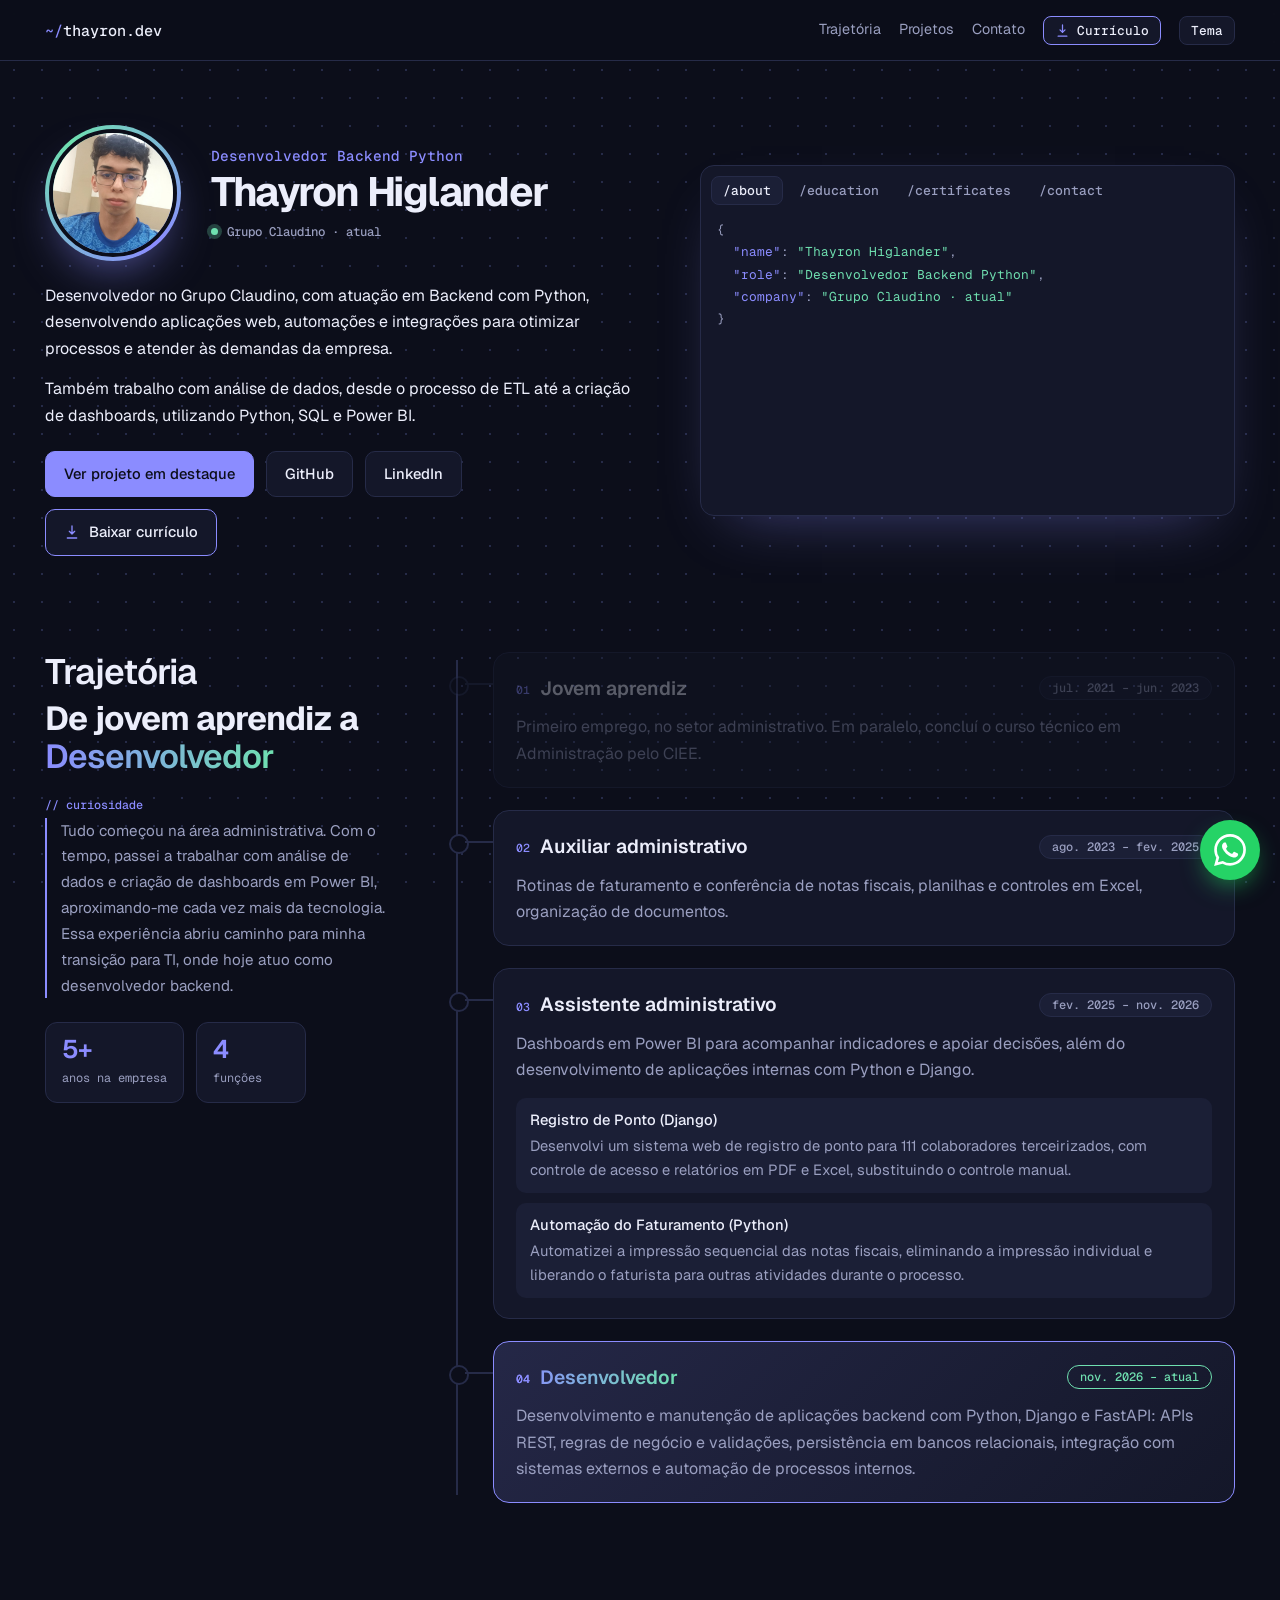
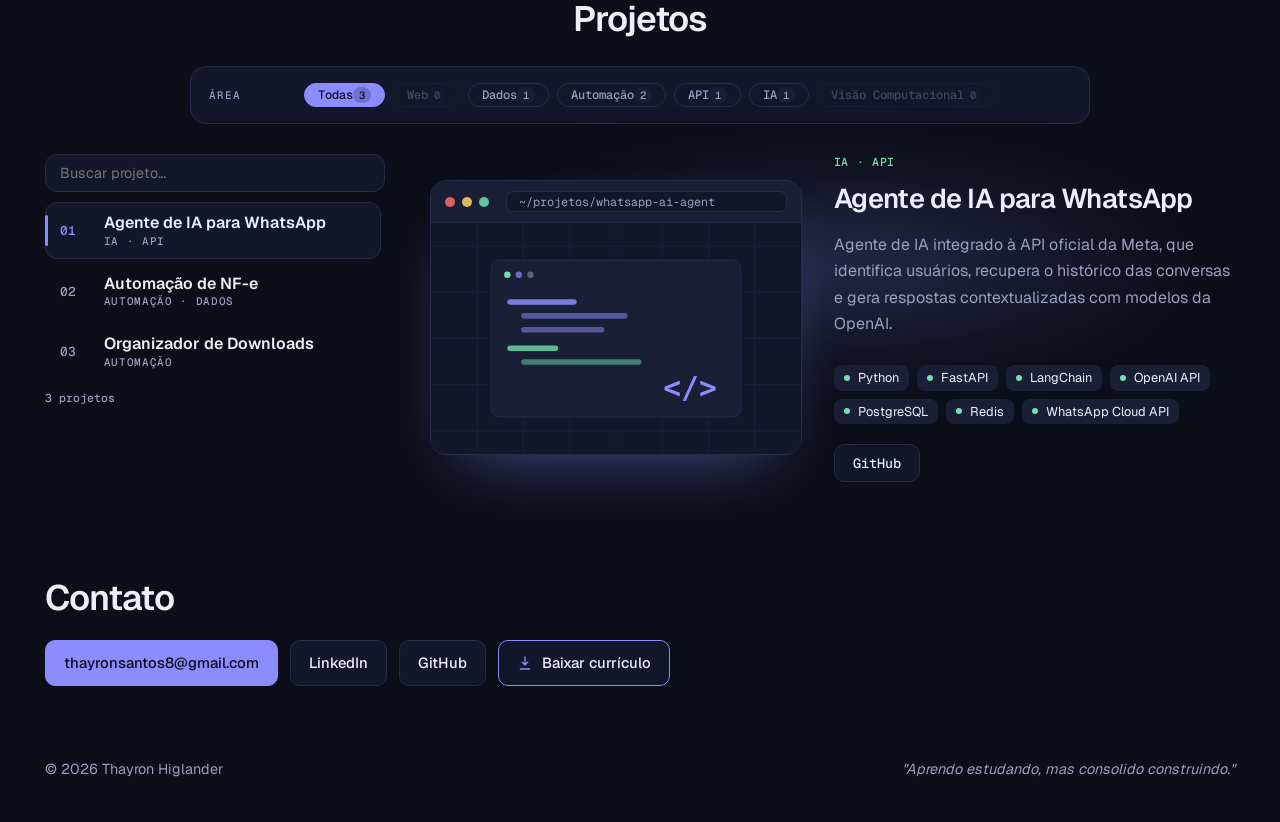
==== index.html @ f7b570cb "ajustando o sobre no portfolio" ====
<!doctype html>
<html lang="pt-BR" data-theme="dark">
  <head>
    <meta charset="utf-8" />
    <meta name="viewport" content="width=device-width, initial-scale=1" />

    <title>Thayron Higlander — Desenvolvedor Backend Python</title>

    <meta
      name="description"
      content="Desenvolvedor Backend Python: APIs REST com FastAPI, automação, integrações e IA aplicada."
    />

    <link rel="canonical" href="https://thayron.dev/" />

    <meta property="og:type" content="website" />
    <meta property="og:url" content="https://thayron.dev/" />
    <meta
      property="og:title"
      content="Thayron Higlander — Desenvolvedor Backend Python"
    />
    <meta
      property="og:description"
      content="APIs REST com FastAPI, automação, integrações e IA aplicada."
    />

    <meta name="twitter:card" content="summary" />

    <link rel="icon" href="assets/favicon.svg" type="image/svg+xml" />

    <link rel="preconnect" href="https://fonts.googleapis.com" />
    <link rel="preconnect" href="https://fonts.gstatic.com" crossorigin />

    <link
      href="https://fonts.googleapis.com/css2?family=Geist:wght@400;500;600;700&family=Geist+Mono:wght@400;500&display=swap"
      rel="stylesheet"
    />

    <script src="js/theme-init.js"></script>

    <link rel="stylesheet" href="css/base.css" />
    <link rel="stylesheet" href="css/hero.css" />
    <link rel="stylesheet" href="css/timeline.css" />
    <link rel="stylesheet" href="css/projects.css" />
    <link rel="stylesheet" href="css/filtros.css" />
    <link rel="stylesheet" href="css/whatsapp.css" />
    <link rel="stylesheet" href="css/mobile.css" />
  </head>

  <body>
    <a class="skip" href="#main">Pular para o conteúdo</a>

    <header>
      <div class="w">
        <a class="logo" href="#top"><span>~/</span>thayron.dev</a>

        <nav aria-label="Principal">
          <a href="#trajetoria">Trajetória</a>
          <a href="#projetos">Projetos</a>
          <a href="#contato">Contato</a>

          <a
            class="ib dl-nav"
            href="assets/curriculo-thayron.pdf"
            download="Curriculo-Thayron-Higlander.pdf"
            aria-label="Baixar currículo em PDF"
          >
            <svg
              viewBox="0 0 24 24"
              fill="none"
              stroke="currentColor"
              stroke-width="2"
              stroke-linecap="round"
              stroke-linejoin="round"
              aria-hidden="true"
            >
              <path d="M12 3v12m0 0 4-4m-4 4-4-4M5 21h14" />
            </svg>
            Currículo
          </a>

          <button
            class="ib"
            id="th"
            type="button"
            aria-label="Alternar tema claro e escuro"
          >
            Tema
          </button>
        </nav>
      </div>
    </header>

    <main id="main">
      <!-- HERO -->
      <section id="top" class="hero">
        <div class="w hg">
          <div>
            <div class="id">
              <figure class="avatar">
                <img
                  src="assets/perfil.png"
                  alt="Foto de Thayron Higlander"
                  width="132"
                  height="132"
                />
              </figure>

              <div>
                <p class="role">Desenvolvedor Backend Python</p>
                <h1>Thayron Higlander</h1>

                <p class="now">
                  <span aria-hidden="true"></span>
                  Grupo Claudino · atual
                </p>
              </div>
            </div>

            <p>
              Desenvolvedor no Grupo Claudino, com atuação em Backend com
              Python, desenvolvendo aplicações web, automações e integrações
              para otimizar processos e atender às demandas da empresa.
            </p>

            <p>
              Também trabalho com análise de dados, desde o processo de ETL até
              a criação de dashboards, utilizando Python, SQL e Power BI.
            </p>

            <div class="row">
              <a
                class="b pr"
                href="https://github.com/devthayron/whatsapp-ai-agent"
                target="_blank"
                rel="noopener noreferrer"
              >
                Ver projeto em destaque
              </a>

              <a
                class="b"
                href="https://github.com/devthayron"
                target="_blank"
                rel="noopener noreferrer"
              >
                GitHub
              </a>

              <a
                class="b"
                href="https://www.linkedin.com/in/thayron-higlander"
                target="_blank"
                rel="noopener noreferrer"
              >
                LinkedIn
              </a>

              <a
                class="b dl"
                href="assets/curriculo-thayron.pdf"
                download="Curriculo-Thayron-Higlander.pdf"
              >
                <svg
                  viewBox="0 0 24 24"
                  fill="none"
                  stroke="currentColor"
                  stroke-width="2"
                  stroke-linecap="round"
                  stroke-linejoin="round"
                  aria-hidden="true"
                >
                  <path d="M12 3v12m0 0 4-4m-4 4-4-4M5 21h14" />
                </svg>
                Baixar currículo
              </a>
            </div>
          </div>

          <div
            class="con"
            role="region"
            aria-label="Console interativo: sobre, formação, certificados e contato"
          >
            <div class="tabs" role="tablist" aria-label="Endpoints"></div>
            <pre id="out" tabindex="0" aria-live="polite"></pre>
          </div>
        </div>
      </section>

      <!-- TRAJETÓRIA -->
      <section id="trajetoria">
        <div class="w tj">
          <aside>
            <h2>Trajetória</h2>

            <p class="big">
              De jovem aprendiz a
              <span class="hl">Desenvolvedor</span>
            </p>

            <span class="eyebrow">// curiosidade</span>

            <p class="nota mu">
              Tudo começou na área administrativa. Com o tempo, passei a
              trabalhar com análise de dados e criação de dashboards em Power
              BI, aproximando-me cada vez mais da tecnologia. Essa experiência
              abriu caminho para minha transição para TI, onde hoje atuo como
              desenvolvedor backend.
            </p>

            <div class="stats">
              <div class="stat">
                <b id="anos-empresa">5+</b>
                <span>anos na empresa</span>
              </div>

              <div class="stat">
                <b>4</b>
                <span>funções</span>
              </div>
            </div>
          </aside>

          <div class="tlw">
            <div class="rail"><i></i></div>

            <ol class="tl">
              <li class="st">
                <div class="cd">
                  <header>
                    <h3><span class="lv">01</span>Jovem aprendiz</h3>
                    <span class="when">jul. 2021 – jun. 2023</span>
                  </header>

                  <p class="mu">
                    Primeiro emprego, no setor administrativo. Em paralelo,
                    concluí o curso técnico em Administração pelo CIEE.
                  </p>
                </div>
              </li>

              <li class="st">
                <div class="cd">
                  <header>
                    <h3><span class="lv">02</span>Auxiliar administrativo</h3>
                    <span class="when">ago. 2023 – fev. 2025</span>
                  </header>

                  <p class="mu">
                    Rotinas de faturamento e conferência de notas fiscais,
                    planilhas e controles em Excel, organização de documentos.
                  </p>
                </div>
              </li>

              <li class="st">
                <div class="cd">
                  <header>
                    <h3><span class="lv">03</span>Assistente administrativo</h3>
                    <span class="when">fev. 2025 – nov. 2026</span>
                  </header>

                  <p class="mu">
                    Dashboards em Power BI para acompanhar indicadores e apoiar
                    decisões, além do desenvolvimento de aplicações internas com
                    Python e Django.
                  </p>

                  <ul class="sub">
                    <li>
                      <b>Registro de Ponto (Django)</b>
                      Desenvolvi um sistema web de registro de ponto para 111
                      colaboradores terceirizados, com controle de acesso e
                      relatórios em PDF e Excel, substituindo o controle manual.
                    </li>

                    <li>
                      <b>Automação do Faturamento (Python)</b>
                      Automatizei a impressão sequencial das notas fiscais,
                      eliminando a impressão individual e liberando o faturista
                      para outras atividades durante o processo.
                    </li>
                  </ul>
                </div>
              </li>

              <li class="st cur">
                <div class="cd">
                  <header>
                    <h3><span class="lv">04</span>Desenvolvedor</h3>
                    <span class="when">nov. 2026 – atual</span>
                  </header>

                  <p class="mu">
                    Desenvolvimento e manutenção de aplicações backend com
                    Python, Django e FastAPI: APIs REST, regras de negócio e
                    validações, persistência em bancos relacionais, integração
                    com sistemas externos e automação de processos internos.
                  </p>
                </div>
              </li>
            </ol>
          </div>
        </div>
      </section>

      <!-- PROJETOS -->
      <section id="projetos" class="pj">
        <div class="w">
          <h2>Projetos</h2>
          <div class="fbar">
            <div
              class="flt"
              id="fa"
              data-label="Área"
              role="group"
              aria-label="Filtrar por área"
            ></div>

            <button
              class="fclear"
              id="fc"
              type="button"
              aria-label="Limpar filtros"
              title="Limpar filtros"
              hidden
            >
              <svg
                xmlns="http://www.w3.org/2000/svg"
                width="17"
                height="17"
                viewBox="0 0 24 24"
                fill="none"
                stroke="currentColor"
                stroke-width="1.8"
                stroke-linecap="round"
                stroke-linejoin="round"
              >
                <path d="M4 4h16l-6.5 7.5v6l-3 2v-8L4 4z" />
                <path d="m17 17 4 4m0-4-4 4" />
              </svg>
            </button>
          </div>

          <div class="show">
            <div class="side">
              <input
                id="q"
                class="srch"
                type="search"
                placeholder="Buscar projeto…"
                aria-label="Buscar projeto"
                autocomplete="off"
              />

              <div
                class="plist"
                id="plist"
                role="tablist"
                aria-orientation="vertical"
                aria-label="Projetos"
              ></div>

              <p class="cnt" id="cnt" aria-live="polite"></p>
            </div>

            <div class="stage" id="stage">
              <!-- PROJETO 1: WHATSAPP AI AGENT -->

              <article
                class="proj"
                data-title="Agente de IA para WhatsApp"
                data-cat="IA · API"
                data-area="IA|API"
                data-stack="Python|FastAPI|LangChain|OpenAI|PostgreSQL|Redis"
              >
                <figure class="shot">
                  <div class="bar">
                    <i></i><i></i><i></i>
                    <span>~/projetos/whatsapp-ai-agent</span>
                  </div>

                  <img
                    src="assets/projetos/whatsapp-ai-agent.png"
                    data-fallback="assets/proj-placeholder.svg"
                    alt="Prévia do projeto Agente de IA para WhatsApp"
                  />
                </figure>

                <div class="info">
                  <span class="tag">IA · API</span>

                  <h3>Agente de IA para WhatsApp</h3>

                  <p class="mu">
                    Agente de IA integrado à API oficial da Meta, que identifica
                    usuários, recupera o histórico das conversas e gera
                    respostas contextualizadas com modelos da OpenAI.
                  </p>

                  <ul class="chips">
                    <li>Python</li>
                    <li>FastAPI</li>
                    <li>LangChain</li>
                    <li>OpenAI API</li>
                    <li>PostgreSQL</li>
                    <li>Redis</li>
                    <li>WhatsApp Cloud API</li>
                  </ul>

                  <div class="lks">
                    <a
                      href="https://github.com/devthayron/whatsapp-ai-agent"
                      target="_blank"
                      rel="noopener noreferrer"
                    >
                      GitHub
                    </a>
                  </div>
                </div>
              </article>

              <!-- PROJETO 2: IMPORTAÇÃO DE NF-e -->
              <article
                class="proj"
                data-title="Automação de NF-e"
                data-cat="Automação · Dados"
                data-area="Automação|Dados"
                data-stack="Python|lxml|Pydantic|SQLAlchemy|PostgreSQL"
              >
                <figure class="shot">
                  <div class="bar">
                    <i></i><i></i><i></i>
                    <span>~/projetos/importacao-nfe</span>
                  </div>

                  <img
                    src="assets/proj-placeholder.svg"
                    alt="Prévia do projeto de automação de importação de NF-e"
                  />
                </figure>

                <div class="info">
                  <span class="tag">Automação · Dados</span>

                  <h3>Automação de NF-e</h3>

                  <p class="mu">
                    Processa XMLs de NF-e em lote, extraindo informações das
                    notas fiscais e armazenando os dados de forma estruturada no
                    PostgreSQL.
                  </p>

                  <ul class="chips">
                    <li>Python</li>
                    <li>lxml</li>
                    <li>Pydantic</li>
                    <li>SQLAlchemy</li>
                    <li>PostgreSQL</li>
                  </ul>
                  <div class="lks">
                    <a
                      href="https://github.com/devthayron/nfe-automation"
                      target="_blank"
                      rel="noopener noreferrer"
                    >
                      GitHub
                    </a>
                  </div>
                </div>
              </article>

              <!-- PROJETO 3: DOWNLOAD ORGANIZER -->
              <article
                class="proj"
                data-title="Organizador de Downloads"
                data-cat="Automação"
                data-area="Automação"
                data-stack="Python|Watchdog|pathlib|shutil|systemd"
              >
                <figure class="shot">
                  <div class="bar">
                    <i></i><i></i><i></i>
                    <span>~/projetos/download-organizer</span>
                  </div>
                  <img
                    src="assets/proj-placeholder.svg"
                    alt="Prévia do projeto Organizador de Downloads"
                  />
                </figure>

                <div class="info">
                  <span class="tag">Automação</span>

                  <h3>Organizador de Downloads</h3>

                  <p class="mu">
                    Automação em Python que organiza arquivos por extensão,
                    monitora a pasta Downloads em tempo real e inicia
                    automaticamente com o sistema operacional.
                  </p>

                  <ul class="chips">
                    <li>Python</li>
                    <li>Watchdog</li>
                    <li>pathlib</li>
                    <li>shutil</li>
                    <li>logging</li>
                    <li>systemd</li>
                  </ul>

                  <div class="lks">
                    <a
                      href="https://github.com/devthayron/download-organizer"
                      target="_blank"
                      rel="noopener noreferrer"
                    >
                      GitHub
                    </a>
                  </div>
                </div>
              </article>

              <p class="empty" id="empty" hidden>
                Nenhum projeto encontrado com esses filtros.
              </p>
            </div>
          </div>
        </div>
      </section>

      <!-- CONTATO -->
      <section id="contato">
        <div class="w">
          <h2>Contato</h2>

          <div class="row end">
            <a class="b pr" href="mailto:thayronsantos8@gmail.com">
              thayronsantos8@gmail.com
            </a>

            <a
              class="b"
              href="https://www.linkedin.com/in/thayron-higlander"
              target="_blank"
              rel="noopener noreferrer"
            >
              LinkedIn
            </a>

            <a
              class="b"
              href="https://github.com/devthayron"
              target="_blank"
              rel="noopener noreferrer"
            >
              GitHub
            </a>

            <a
              class="b dl"
              href="assets/curriculo-thayron.pdf"
              download="Curriculo-Thayron-Higlander.pdf"
            >
              <svg
                viewBox="0 0 24 24"
                fill="none"
                stroke="currentColor"
                stroke-width="2"
                stroke-linecap="round"
                stroke-linejoin="round"
                aria-hidden="true"
              >
                <path d="M12 3v12m0 0 4-4m-4 4-4-4M5 21h14" />
              </svg>
              Baixar currículo
            </a>
          </div>
        </div>
      </section>
    </main>

    <!-- FOOTER -->
    <footer>
      <div class="w">
        <span> © <span id="y"></span> Thayron Higlander </span>

        <span>
          <i>"Aprendo estudando, mas consolido construindo."</i>
        </span>
      </div>
    </footer>

    <!-- WHATSAPP FLUTUANTE -->
    <a
      class="wa"
      href="https://wa.me/5599988040698?text=Ol%C3%A1%20Thayron%2C%20vi%20seu%20portf%C3%B3lio%20e%20gostaria%20de%20conversar."
      target="_blank"
      rel="noopener noreferrer"
      aria-label="Conversar no WhatsApp"
    >
      <svg viewBox="0 0 24 24" aria-hidden="true">
        <path
          d="M17.472 14.382c-.297-.149-1.758-.867-2.03-.967-.273-.099-.471-.148-.67.15-.197.297-.767.966-.94 1.164-.173.199-.347.223-.644.075-.297-.15-1.255-.463-2.39-1.475-.883-.788-1.48-1.761-1.653-2.059-.173-.297-.018-.458.13-.606.134-.133.298-.347.446-.52.149-.174.198-.298.298-.497.099-.198.05-.371-.025-.52-.075-.149-.669-1.612-.916-2.207-.242-.579-.487-.5-.669-.51-.173-.008-.371-.01-.57-.01-.198 0-.52.074-.792.372-.272.297-1.04 1.016-1.04 2.479 0 1.462 1.065 2.875 1.213 3.074.149.198 2.096 3.2 5.077 4.487.709.306 1.262.489 1.694.625.712.227 1.36.195 1.871.118.571-.085 1.758-.719 2.006-1.413.248-.694.248-1.289.173-1.413-.074-.124-.272-.198-.57-.347m-5.421 7.403h-.004a9.87 9.87 0 01-5.031-1.378l-.361-.214-3.741.982.998-3.648-.235-.374a9.86 9.86 0 01-1.51-5.26c.001-5.45 4.436-9.884 9.888-9.884 2.64 0 5.122 1.03 6.988 2.898a9.825 9.825 0 012.893 6.994c-.003 5.45-4.437 9.884-9.885 9.884m8.413-18.297A11.815 11.815 0 0012.05 0C5.495 0 .16 5.335.157 11.892c0 2.096.547 4.142 1.588 5.945L.057 24l6.305-1.654a11.882 11.882 0 005.683 1.448h.005c6.554 0 11.89-5.335 11.893-11.893a11.821 11.821 0 00-3.48-8.413Z"
        />
      </svg>

      <span>WhatsApp</span>
    </a>

    <!-- SCRIPTS -->
    <script src="js/utils.js"></script>
    <script src="js/console.js"></script>
    <script src="js/theme.js"></script>
    <script src="js/projects.js"></script>
    <script src="js/timeline.js"></script>
  </body>
</html>
---- css/base.css ----
:root {
  --bg: #0c0e1a;
  --sf: #141729;
  --sf2: #1b1f36;
  --tx: #eceefb;
  --mu: #9a9fc0;
  --ln: #262b48;
  --ac: #8b8cff;
  --ok: #6fe0b0;
  --sans: "Geist", system-ui, sans-serif;
  --mono: "Geist Mono", ui-monospace, monospace;
  color-scheme: dark;
}
:root[data-theme="light"] {
  --bg: #f5f5fa;
  --sf: #fff;
  --sf2: #ecedf6;
  --tx: #14162b;
  --mu: #585d80;
  --ln: #d8dae9;
  --ac: #4a4bd6;
  --ok: #0b7a52;
  color-scheme: light;
}
* {
  box-sizing: border-box;
}
html {
  scroll-behavior: smooth;
  scroll-padding-top: 76px;
}
body {
  margin: 0;
  background: var(--bg);
  color: var(--tx);
  font: 400 1rem/1.65 var(--sans);
  -webkit-font-smoothing: antialiased;
  background-image: radial-gradient(var(--ln) 1px, transparent 1px);
  background-size: 28px 28px;
  background-attachment: fixed;
}
a {
  color: inherit;
}
:focus-visible {
  outline: 2px solid var(--ac);
  outline-offset: 3px;
  border-radius: 6px;
}
.skip {
  position: absolute;
  left: -999px;
  top: 8px;
  background: var(--ac);
  color: var(--bg);
  padding: 8px 12px;
  z-index: 99;
  border-radius: 6px;
}
.skip:focus {
  left: 8px;
}
.w {
  width: min(1320px, 100% - clamp(32px, 7vw, 120px));
  margin: 0 auto;
}
header {
  position: sticky;
  top: 0;
  z-index: 5;
  background: color-mix(in srgb, var(--bg) 88%, transparent);
  backdrop-filter: blur(8px);
  border-bottom: 1px solid var(--ln);
}
header .w {
  display: flex;
  align-items: center;
  justify-content: space-between;
  height: 60px;
  gap: 12px;
}
.logo {
  font: 500 0.95rem var(--mono);
  text-decoration: none;
}
.logo span {
  color: var(--ac);
}
nav {
  display: flex;
  gap: 18px;
  align-items: center;
  font-size: 0.9rem;
  color: var(--mu);
}
nav a {
  text-decoration: none;
}
nav a:hover {
  color: var(--tx);
}
.ib {
  background: var(--sf);
  border: 1px solid var(--ln);
  color: var(--tx);
  border-radius: 8px;
  padding: 5px 11px;
  font: 500 0.8rem var(--mono);
  cursor: pointer;
  transition: border-color 0.15s;
}
.ib:hover {
  border-color: var(--ac);
}
@media (max-width: 640px) {
  nav a:not(.ib) {
    display: none;
  }
}
h1 {
  font: 700 clamp(2.4rem, 6vw, 4.4rem)/1.02 var(--sans);
  letter-spacing: -0.035em;
  margin: 0 0 16px;
}
h2 {
  font: 600 clamp(1.5rem, 3vw, 2.2rem)/1.15 var(--sans);
  letter-spacing: -0.025em;
  margin: 0 0 8px;
}
h3 {
  margin: 0 0 12px;
  font-size: 0.95rem;
  font-weight: 500;
  color: var(--mu);
}
p {
  margin: 0 0 14px;
  max-width: 68ch;
}
.mu {
  color: var(--mu);
}
.row {
  display: flex;
  flex-wrap: wrap;
  gap: 12px;
  align-items: center;
  margin: 22px 0 36px;
}
.row.end {
  margin-bottom: 0;
}
.b {
  display: inline-block;
  padding: 10px 18px;
  border-radius: 10px;
  border: 1px solid var(--ln);
  background: var(--sf);
  text-decoration: none;
  font-weight: 500;
  font-size: 0.92rem;
  transition:
    transform 0.15s,
    border-color 0.15s;
}
.b.pr {
  background: var(--ac);
  color: #0c0e1a;
  border-color: var(--ac);
}
.b:hover {
  transform: translateY(-1px);
  border-color: var(--ac);
}
section {
  padding: 96px 0 0;
}
.chips {
  list-style: none;
  margin: 0;
  padding: 0;
  display: flex;
  flex-wrap: wrap;
  gap: 8px;
}
.chips li {
  background: var(--sf2);
  border-radius: 8px;
  padding: 3px 11px;
  font-size: 0.88rem;
  display: flex;
  align-items: center;
  gap: 8px;
}
.chips li::before {
  content: "";
  width: 6px;
  height: 6px;
  border-radius: 50%;
  background: var(--ok);
}
[hidden] {
  display: none !important;
}
footer {
  padding: 72px 0 40px;
  color: var(--mu);
  font-size: 0.9rem;
}
footer .w {
  display: flex;
  flex-wrap: wrap;
  gap: 12px 28px;
  justify-content: space-between;
}
::view-transition-old(root),
::view-transition-new(root) {
  animation: none;
  mix-blend-mode: normal;
}
::view-transition-new(root) {
  animation: rv 0.55s ease-out;
}
@keyframes rv {
  from {
    clip-path: circle(0 at var(--x, 50%) var(--y, 0));
  }
  to {
    clip-path: circle(150% at var(--x, 50%) var(--y, 0));
  }
}
@media (prefers-reduced-motion: reduce) {
  html {
    scroll-behavior: auto;
  }
  * {
    transition: none !important;
  }
  ::view-transition-new(root) {
    animation: none;
  }
}
---- css/hero.css ----
.hero {
  padding-top: 64px;
}
.role {
  font: 500 0.9rem var(--mono);
  color: var(--ac);
  margin-bottom: 14px;
}
.con {
  background: var(--sf);
  border: 1px solid var(--ln);
  border-radius: 14px;
  overflow: hidden;
  box-shadow: 0 24px 60px -30px color-mix(in srgb, var(--ac) 45%, transparent);
}
.tabs {
  display: flex;
  gap: 4px;
  padding: 10px 10px 0;
  overflow-x: auto;
}
.tabs button {
  flex: none;
  background: none;
  border: 1px solid transparent;
  border-radius: 8px;
  color: var(--mu);
  font: 500 0.82rem var(--mono);
  padding: 5px 11px;
  cursor: pointer;
}
.tabs button:hover {
  color: var(--tx);
}
.tabs button[aria-selected="true"] {
  background: var(--sf2);
  color: var(--tx);
  border-color: var(--ln);
}
pre {
  margin: 0;
  padding: 16px 18px 22px;
  font: 400 0.84rem/1.75 var(--mono);
  min-height: 400px;
  white-space: pre-wrap;
  word-break: break-word;
  color: var(--mu);
}
pre a {
  color: var(--ac);
  text-underline-offset: 3px;
}
.k {
  color: var(--ac);
}
.s {
  color: var(--ok);
}
.hg {
  display: grid;
  grid-template-columns: 1.05fr 0.95fr;
  gap: clamp(32px, 5vw, 72px);
  align-items: center;
}
@media (max-width: 900px) {
  .hg {
    grid-template-columns: 1fr;
    gap: 32px;
  }
}
.hero .row {
  margin-bottom: 0;
}
.hero pre {
  height: 310px;
  min-height: 0;
  overflow: auto;
  overscroll-behavior: contain;
  scrollbar-width: thin;
  scrollbar-color: var(--ln) transparent;
  font-size: 0.8rem;
  padding: 14px 16px 18px;
}

.id {
  display: flex;
  align-items: center;
  gap: clamp(18px, 3vw, 30px);
  margin-bottom: 22px;
}
.id > div {
  flex: 1;
  min-width: 0;
  container-type: inline-size;
}
.id .role {
  margin: 0 0 6px;
}
.id h1 {
  margin: 0;
  white-space: nowrap;
  font-size: clamp(1.6rem, 4vw, 3.2rem);
  font-size: min(3.4rem, 9.6cqi);
}
.now {
  margin: 10px 0 0;
  display: flex;
  align-items: center;
  gap: 9px;
  font: 500 0.78rem var(--mono);
  color: var(--mu);
}
.now span {
  width: 7px;
  height: 7px;
  border-radius: 50%;
  background: var(--ok);
  box-shadow: 0 0 0 4px color-mix(in srgb, var(--ok) 25%, transparent);
}
.avatar {
  position: relative;
  flex: none;
  margin: 0;
  width: clamp(96px, 11vw, 136px);
  aspect-ratio: 1;
  padding: 4px;
  border-radius: 50%;
  background: conic-gradient(from 140deg, var(--ac), var(--ok), var(--ac));
  box-shadow: 0 22px 50px -22px color-mix(in srgb, var(--ac) 75%, transparent);
}
.avatar img {
  display: block;
  width: 100%;
  height: 100%;
  object-fit: cover;
  border-radius: 50%;
  border: 4px solid var(--bg);
  background: var(--sf);
}
---- css/timeline.css ----
.tj {
  display: grid;
  grid-template-columns: minmax(240px, 340px) 1fr;
  gap: clamp(32px, 5vw, 80px);
  align-items: start;
}
.tj aside {
  position: sticky;
  top: 96px;
}
.stats {
  display: flex;
  gap: 12px;
  margin-top: 24px;
  flex-wrap: wrap;
}
.stat {
  background: var(--sf);
  border: 1px solid var(--ln);
  border-radius: 12px;
  padding: 12px 16px;
  min-width: 110px;
}
.stat b {
  display: block;
  font: 600 1.6rem/1.1 var(--sans);
  letter-spacing: -0.03em;
  color: var(--ac);
}
.stat span {
  font: 400 0.75rem var(--mono);
  color: var(--mu);
}
.hl {
  font-weight: 600;
  background: linear-gradient(90deg, var(--ac), var(--ok));
  -webkit-background-clip: text;
  background-clip: text;
  color: transparent;
}
.lv {
  font: 500 0.72rem var(--mono);
  color: var(--ac);
  margin-right: 10px;
  vertical-align: middle;
}
@media (max-width: 900px) {
  .tj {
    grid-template-columns: 1fr;
  }
  .tj aside {
    position: static;
  }
}
.tlw {
  position: relative;
}
.rail {
  position: absolute;
  left: 7px;
  top: 8px;
  bottom: 8px;
  width: 2px;
  background: var(--ln);
}
.rail i {
  display: block;
  width: 100%;
  height: calc(var(--p, 1) * 100%);
  background: linear-gradient(var(--ac), var(--ok));
}
.tl {
  list-style: none;
  margin: 0;
  padding: 0;
}
.st {
  position: relative;
  padding: 0 0 22px 44px;
}
.st:last-child {
  padding-bottom: 0;
}
.st::before {
  content: "";
  position: absolute;
  left: 0;
  top: 24px;
  width: 16px;
  height: 16px;
  border-radius: 50%;
  background: var(--bg);
  border: 2px solid var(--ln);
  transition:
    background 0.3s,
    border-color 0.3s;
}
.st::after {
  content: "";
  position: absolute;
  left: 16px;
  top: 31px;
  width: 28px;
  height: 2px;
  background: var(--ln);
}
.cd {
  background: var(--sf);
  border: 1px solid var(--ln);
  border-radius: 16px;
  padding: 20px 22px;
  transition:
    border-color 0.25s,
    transform 0.25s,
    box-shadow 0.25s;
}
.cd:hover {
  border-color: var(--ac);
  transform: translateY(-2px);
  box-shadow: 0 18px 40px -26px color-mix(in srgb, var(--ac) 60%, transparent);
}
.cd header {
  all: unset;
  display: flex;
  flex-wrap: wrap;
  gap: 8px 12px;
  align-items: center;
  justify-content: space-between;
  margin-bottom: 10px;
}
.cd h3 {
  color: var(--tx);
  font-size: 1.2rem;
  font-weight: 600;
  margin: 0;
}
.when {
  font: 500 0.75rem var(--mono);
  color: var(--mu);
  background: var(--sf2);
  border: 1px solid var(--ln);
  border-radius: 999px;
  padding: 3px 12px;
  white-space: nowrap;
}
.cd p {
  margin: 0;
  max-width: none;
}
.sub {
  margin: 14px 0 0;
  padding: 0;
  list-style: none;
  display: grid;
  gap: 10px;
}
.sub li {
  background: var(--sf2);
  border-radius: 10px;
  padding: 10px 14px;
  color: var(--mu);
  font-size: 0.92rem;
}
.sub b {
  display: block;
  color: var(--tx);
  font-weight: 500;
  margin-bottom: 2px;
}
.st.cur .cd {
  border-color: var(--ac);
  background: linear-gradient(
    135deg,
    color-mix(in srgb, var(--ac) 14%, var(--sf)),
    var(--sf)
  );
}
.st.cur .when {
  color: var(--ok);
  border-color: var(--ok);
  background: none;
}
.js .st {
  opacity: 0.35;
  transition: opacity 0.4s;
}
.js .st.on {
  opacity: 1;
}
.st.on::before {
  border-color: var(--ac);
  background: var(--ac);
}
.st.on::after {
  background: var(--ac);
}
.st.cur.on::before {
  box-shadow: 0 0 0 5px color-mix(in srgb, var(--ac) 25%, transparent);
}
.big {
  margin: 0 0 6px;
  max-width: none;
  font: 700 clamp(1.5rem, 2.6vw, 2.1rem)/1.15 var(--sans);
  letter-spacing: -0.03em;
}
.eyebrow {
  display: block;
  margin: 20px 0 6px;
  font: 500 0.74rem var(--mono);
  color: var(--ac);
}
.st.cur .cd h3 {
  background: linear-gradient(90deg, var(--ac), var(--ok));
  -webkit-background-clip: text;
  background-clip: text;
  color: transparent;
}
.nota {
  margin: 0;
  max-width: 44ch;
  padding-left: 14px;
  border-left: 2px solid var(--ac);
  font-size: 0.95rem;
  line-height: 1.7;
}
---- css/projects.css ----
.pj {
  text-align: center;
}

.pj p {
  margin-inline: auto;
}

.flt {
  display: flex;
  flex-wrap: wrap;
  gap: 6px;
  justify-content: center;
  align-items: center;
  margin: 20px auto 0;
}

.flt + .flt {
  margin-top: 10px;
}

.flt::before {
  content: attr(data-label);
  margin-right: 6px;
  font: 500 0.68rem var(--mono);
  text-transform: uppercase;
  letter-spacing: 0.1em;
  color: var(--mu);
  min-width: 44px;
  text-align: right;
}

.flt button {
  background: var(--sf);
  border: 1px solid var(--ln);
  color: var(--mu);
  border-radius: 999px;
  padding: 3px 13px;
  font: 500 0.76rem var(--mono);
  cursor: pointer;
  transition:
    border-color 0.15s,
    color 0.15s;
}

.flt button:hover {
  color: var(--tx);
  border-color: var(--ac);
}

.flt button[aria-pressed="true"] {
  background: var(--ac);
  border-color: var(--ac);
  color: #0c0e1a;
}

.show {
  display: grid;
  grid-template-columns: minmax(250px, 340px) minmax(0, 1fr);
  gap: clamp(20px, 3.5vw, 52px);
  margin-top: 30px;
  text-align: left;
  align-items: start;
}

.show p {
  margin-inline: 0;
}

.side {
  display: grid;
  gap: 10px;
  min-width: 0;
}

.srch {
  width: 100%;
  background: var(--sf);
  border: 1px solid var(--ln);
  border-radius: 12px;
  color: var(--tx);
  font: 400 0.9rem var(--sans);
  padding: 9px 14px;
  outline: 0;
  transition: border-color 0.15s;
}

.srch:focus {
  border-color: var(--ac);
}

.cnt {
  margin: 0;
  max-width: none;
  font: 500 0.72rem var(--mono);
  color: var(--mu);
}

.plist {
  position: relative;
  display: grid;
  gap: 4px;
  counter-reset: n;
  max-height: clamp(260px, 44vh, 380px);
  overflow-y: auto;
  overscroll-behavior: contain;
  padding-right: 4px;
  scrollbar-width: thin;
  scrollbar-color: var(--ln) transparent;
}

.pt {
  position: relative;
  display: grid;
  grid-template-columns: 34px 1fr;
  column-gap: 10px;
  align-items: center;
  width: 100%;
  text-align: left;
  background: none;
  border: 1px solid transparent;
  border-radius: 12px;
  padding: 10px 14px;
  color: var(--mu);
  font: inherit;
  cursor: pointer;
  transition:
    background 0.2s,
    border-color 0.2s;
}

.pt:not([hidden]) {
  counter-increment: n;
}

.pt .n {
  grid-row: span 2;
  font: 500 0.8rem var(--mono);
}

.pt .n::before {
  content: counter(n, decimal-leading-zero);
}

.pt b {
  font-weight: 600;
  font-size: 1rem;
  color: var(--tx);
  line-height: 1.3;
}

.pt small {
  font: 500 0.68rem var(--mono);
  text-transform: uppercase;
  letter-spacing: 0.06em;
}

.pt:hover {
  background: var(--sf);
}

.pt[aria-selected="true"] {
  background: var(--sf);
  border-color: var(--ln);
}

.pt[aria-selected="true"] .n {
  color: var(--ac);
}

.pt[aria-selected="true"]::before {
  content: "";
  position: absolute;
  left: -1px;
  top: 12px;
  bottom: 12px;
  width: 3px;
  border-radius: 3px;
  background: var(--ac);
}

.stage {
  position: relative;
  min-width: 0;
  container-type: inline-size;
}

.stage::before {
  content: "";
  position: absolute;
  inset: 6% 4% auto;
  height: 55%;
  background: radial-gradient(
    closest-side,
    color-mix(in srgb, var(--ac) 30%, transparent),
    transparent
  );
  filter: blur(46px);
  pointer-events: none;
}

.proj {
  position: relative;
  height: auto;
  min-height: 0;
  animation: swap 0.35s ease-out;
}

@keyframes swap {
  from {
    opacity: 0;
    transform: translateY(10px);
  }

  to {
    opacity: 1;
    transform: none;
  }
}

@media (prefers-reduced-motion: reduce) {
  .proj {
    animation: none;
  }
}

.shot {
  max-width: 540px;
  margin: 0;
  border: 1px solid var(--ln);
  border-radius: 16px;
  overflow: hidden;
  background: var(--sf);
  box-shadow: 0 30px 70px -34px color-mix(in srgb, var(--ac) 55%, transparent);
}

.bar {
  display: flex;
  align-items: center;
  gap: 7px;
  padding: 10px 14px;
  background: var(--sf2);
  border-bottom: 1px solid var(--ln);
}

.bar i {
  width: 10px;
  height: 10px;
  border-radius: 50%;
  background: #ff6b6b;
  opacity: 0.85;
}

.bar i:nth-child(2) {
  background: #ffd166;
}

.bar i:nth-child(3) {
  background: var(--ok);
}

.bar span {
  flex: 1;
  min-width: 0;
  margin-left: 10px;
  padding: 2px 12px;
  overflow: hidden;
  text-overflow: ellipsis;
  white-space: nowrap;
  font: 400 0.74rem var(--mono);
  color: var(--mu);
  background: var(--sf);
  border: 1px solid var(--ln);
  border-radius: 7px;
}

.shot img {
  display: block;
  width: 100%;
  aspect-ratio: 16/10;
  object-fit: cover;
  background: var(--sf);
}

.info {
  height: auto;
  min-height: 0;
  padding: 24px 2px 0;
}

.info .tag {
  display: block;
  margin-bottom: 8px;
  font: 500 0.72rem var(--mono);
  color: var(--ok);
  text-transform: uppercase;
  letter-spacing: 0.06em;
}

.info h3 {
  margin: 0 0 10px;
  font-size: clamp(1.3rem, 2.4vw, 1.7rem);
  font-weight: 600;
  letter-spacing: -0.02em;
  color: var(--tx);
}

.info p {
  max-width: 62ch;
}

.info .chips {
  display: flex;
  flex-wrap: wrap;
  align-items: flex-start;
  align-content: flex-start;
  gap: 8px;
  width: 100%;
  height: auto;
  max-height: none;
  overflow: visible;
  margin-top: 14px;
}

.info .chips li {
  flex: 0 0 auto;
  white-space: nowrap;
  font-size: 0.8rem;
  padding: 2px 10px;
}

.lks {
  display: flex;
  flex-wrap: wrap;
  gap: 10px;
  margin-top: 20px;
}

.lks a {
  padding: 9px 18px;
  border-radius: 10px;
  border: 1px solid var(--ln);
  background: var(--sf);
  text-decoration: none;
  font: 500 0.84rem var(--mono);
  transition:
    transform 0.15s,
    border-color 0.15s;
}

.lks a:hover {
  transform: translateY(-1px);
  border-color: var(--ac);
}

/* Layout em duas colunas */
@container (min-width: 640px) {
  .proj {
    display: grid;
    grid-template-columns: minmax(0, 0.92fr) minmax(0, 1fr);
    gap: 30px;
    align-items: stretch;
    height: auto;
    min-height: 0;
  }

  .shot {
    max-width: none;
    align-self: center;
  }

  .info {
    display: flex;
    flex-direction: column;
    justify-content: flex-start;
    min-width: 0;
    height: auto;
    padding-top: 0;
  }

  .info .chips {
    flex-wrap: wrap;
    flex: 0 0 auto;
  }

  .lks {
    margin-top: 20px;
  }
}

.empty {
  margin: 0;
  padding: 60px 0;
  max-width: none;
  text-align: center;
  color: var(--mu);
}

@media (max-width: 900px) {
  .show {
    grid-template-columns: 1fr;
    margin-top: 26px;
  }

  .plist {
    display: flex;
    gap: 8px;
    overflow-x: auto;
    overflow-y: hidden;
    max-height: none;
    padding: 0 0 6px;
    scrollbar-width: none;
  }

  .plist::-webkit-scrollbar {
    display: none;
  }

  .pt {
    flex: none;
    width: auto;
    min-width: 210px;
    border-color: var(--ln);
    background: var(--sf);
  }

  .pt[aria-selected="true"]::before {
    display: none;
  }

  .pt[aria-selected="true"] {
    border-color: var(--ac);
  }
}
---- css/filtros.css ----
/* Bloco de filtros */
.fbar {
  position: relative;
  display: grid;
  gap: 12px;
  max-width: 900px;
  margin: 26px auto 0;
  padding: 16px 18px;
  padding-right: 58px;
  background: var(--sf);
  border: 1px solid var(--ln);
  border-radius: 16px;
  text-align: left;
}

.fbar .flt {
  position: relative;
  margin: 0;
  justify-content: center;
  flex-wrap: wrap;
  gap: 8px;
  padding-left: 60px;
  padding-right: 0;
}

.fbar .flt + .flt {
  margin-top: 0;
}

.fbar .flt::before {
  position: absolute;
  left: 0;
  top: 50%;
  transform: translateY(-50%);
  min-width: 0;
  text-align: left;
  margin: 0;
}

.fbar .flt button[aria-pressed="true"] {
  background: var(--ac);
  border-color: var(--ac);
  color: #0c0e1a;
}

.fbar .flt button em {
  font: 500 0.66rem var(--mono);
  font-style: normal;
  min-width: 20px;
  padding: 1px 6px;
  border-radius: 999px;
  background: var(--sf2);
  color: var(--mu);
  text-align: center;
}

.fbar .flt button[aria-pressed="true"] em {
  background: rgba(12, 14, 26, 0.22);
  color: #0c0e1a;
}

.fbar .flt button:disabled {
  opacity: 0.35;
  cursor: not-allowed;
}

.fbar .flt button:disabled:hover {
  color: var(--mu);
  border-color: var(--ln);
}

.fclear {
  position: absolute;
  top: 14px;
  right: 14px;
  display: inline-flex;
  align-items: center;
  justify-content: center;
  width: 32px;
  height: 32px;
  padding: 0;
  background: var(--bg);
  border: 1px solid var(--ln);
  border-radius: 9px;
  color: var(--mu);
  font-size: 15px;
  cursor: pointer;
  transition: all 0.2s ease;
}

.fclear:hover {
  color: var(--ac);
  border-color: var(--ac);
  background: var(--sf2);
}

.fclear[hidden] {
  display: none;
}

@media (max-width: 640px) {
  .fbar {
    padding: 14px;
    padding-right: 52px;
    margin-top: 20px;
  }

  .fbar .flt {
    justify-content: flex-start !important;
    text-align: left;
    margin-left: 0;
    padding-left: 0;
    flex-wrap: nowrap;
    overflow-x: auto;
    scrollbar-width: none;
  }

  .fbar .flt::before {
    display: none;
  }

  .fbar .flt button {
    flex: none;
  }

  .fbar .flt::-webkit-scrollbar {
    display: none;
  }

  .fclear {
    top: 12px;
    right: 10px;
  }
}
---- css/whatsapp.css ----
.wa {
  position: fixed;
  right: max(20px, env(safe-area-inset-right));
  bottom: max(20px, env(safe-area-inset-bottom));
  z-index: 20;
  display: grid;
  place-items: center;
  width: 60px;
  height: 60px;
  border-radius: 50%;
  background: #25d366;
  color: #fff;
  text-decoration: none;
  box-shadow:
    0 10px 26px -8px rgba(37, 211, 102, 0.75),
    0 2px 6px rgba(0, 0, 0, 0.25);
  transition:
    transform 0.2s,
    box-shadow 0.2s;
}
.wa:hover {
  transform: translateY(-3px) scale(1.05);
  box-shadow:
    0 16px 32px -8px rgba(37, 211, 102, 0.9),
    0 2px 6px rgba(0, 0, 0, 0.25);
}
.wa svg {
  display: block;
  width: 32px;
  height: 32px;
  fill: currentColor;
}
.wa span {
  position: absolute;
  right: calc(100% + 12px);
  top: 50%;
  transform: translate(6px, -50%);
  padding: 6px 12px;
  border-radius: 8px;
  background: var(--sf2);
  color: var(--tx);
  border: 1px solid var(--ln);
  font: 500 0.8rem var(--mono);
  white-space: nowrap;
  opacity: 0;
  pointer-events: none;
  transition:
    opacity 0.2s,
    transform 0.2s;
}
.wa:hover span,
.wa:focus-visible span {
  opacity: 1;
  transform: translate(0, -50%);
}
@media (max-width: 640px) {
  .wa {
    width: 56px;
    height: 56px;
  }
  .wa span {
    display: none;
  }
}
@media print {
  .wa {
    display: none;
  }
}

a.ib {
  display: inline-flex;
  align-items: center;
  gap: 7px;
  text-decoration: none;
}
.dl-nav {
  border-color: var(--ac);
}
.dl-nav svg {
  width: 15px;
  height: 15px;
  color: var(--ac);
  transition: transform 0.2s;
}
.dl-nav:hover svg {
  transform: translateY(2px);
}

.b.dl {
  display: inline-flex;
  align-items: center;
  gap: 9px;
  border-color: var(--ac);
}
.b.dl svg {
  width: 16px;
  height: 16px;
  color: var(--ac);
  transition: transform 0.2s;
}
.b.dl:hover svg {
  transform: translateY(2px);
}
---- css/mobile.css ----
/* =====================================================
   RESPONSIVIDADE — TABLET E CELULAR
   Carregar por último, depois de whatsapp.css
   ===================================================== */

html {
  -webkit-text-size-adjust: 100%;
  text-size-adjust: 100%;
  scroll-padding-top: 68px;
}

/* Evita rolagem horizontal indesejada */
body {
  overflow-x: hidden;
}

/* Elementos não ultrapassam seus containers */
img,
pre,
.cd,
.info {
  max-width: 100%;
  box-sizing: border-box;
}

/* Telas de toque: evita hover preso após o toque */
@media (hover: none) {
  .b:hover,
  .lks a:hover,
  .cd:hover,
  .wa:hover {
    transform: none;
  }
}

/* =====================================================
   TABLETS E DISPOSITIVOS MENORES
   ===================================================== */

@media (max-width: 900px) {
  body {
    background-attachment: scroll;
  }

  section {
    padding-top: 72px;
  }

  .stage::before {
    filter: blur(30px);
  }
}

/* =====================================================
   CELULARES
   ===================================================== */

@media (max-width: 640px) {
  /* Estrutura geral */
  html {
    scroll-padding-top: 68px;
  }

  body {
    overflow-x: hidden;
  }

  section {
    padding-top: 64px;
  }

  .big {
    font-size: 1.35rem;
  }
  #trajetoria aside .big {
    text-align: center;
  }

  .w {
    width: calc(100% - 32px);
    max-width: 100%;
    box-sizing: border-box;
  }

  /* Hero */
  .hero {
    padding-top: 36px;
  }

  .id {
    gap: 16px;
    flex-wrap: wrap;
  }

  .avatar {
    width: 88px;
    max-width: 100%;
  }

  /* Navbar */
  header .w {
    height: 56px;
  }

  nav {
    gap: 8px;
    max-width: 100%;
    overflow-x: auto;
    scrollbar-width: none;
  }

  nav::-webkit-scrollbar {
    display: none;
  }

  .ib {
    min-height: 40px;
    padding: 0 12px;
    flex: 0 0 auto;
    white-space: nowrap;
  }

  /* Console: abas em uma única linha */
  .tabs {
    display: flex;
    flex-wrap: nowrap;
    overflow-x: auto;
    overflow-y: hidden;
    gap: 8px;
    max-width: 100%;
    padding-bottom: 8px;
    scrollbar-width: none;
  }

  .tabs::-webkit-scrollbar {
    display: none;
  }

  .tabs button {
    flex: 0 0 auto;
    padding: 8px 12px;
    white-space: nowrap;
  }

  /* Console: JSON adaptável à tela */
  .hero pre {
    width: 100%;
    max-width: 100%;
    height: auto;
    min-height: 0;
    overflow: visible;
    box-sizing: border-box;
    white-space: pre-wrap;
    overflow-wrap: anywhere;
    word-break: break-word;
    font-size: 0.76rem;
    line-height: 1.65;
    padding: 14px;
  }

  /* Botões */
  .row {
    display: grid;
    grid-template-columns: repeat(2, minmax(0, 1fr));
    gap: 10px;
  }

  .row .b {
    min-width: 0;
    text-align: center;
    justify-content: center;
    padding: 12px 10px;
    overflow-wrap: anywhere;
  }

  .row .b.pr,
  .row .b.dl {
    grid-column: 1 / -1;
  }

  /* Trajetória */
  #trajetoria aside h2 {
    display: block;
    width: 100%;
    text-align: center !important;
    transform: translateY(-20px);
  }
  #contato h2 {
    text-align: center;
  }
  .st {
    padding-left: 36px;
  }

  .st::after {
    width: 20px;
  }

  .cd {
    padding: 16px;
    min-width: 0;
  }

  .cd h3 {
    font-size: 1.05rem;
    overflow-wrap: anywhere;
  }

  .sub li {
    padding: 10px 12px;
    font-size: 0.88rem;
  }

  /* Indicadores */
  .stats {
    gap: 10px;
    flex-wrap: wrap;
  }

  .stat {
    flex: 1 1 100px;
    min-width: 0;
    overflow-wrap: anywhere;
  }

  /* Projetos */
  .srch {
    width: 100%;
    max-width: 100%;
    box-sizing: border-box;
    font-size: 16px;
    padding: 11px 14px;
  }

  .fbar {
    max-width: 100%;
  }

  .fbar .flt {
    display: flex;
    flex-wrap: wrap;
    gap: 8px;
  }

  .fbar .flt button {
    min-height: 36px;
    padding: 4px 12px;
  }

  .pt {
    min-width: 0;
    max-width: 100%;
    padding: 10px 12px;
    box-sizing: border-box;
  }

  /* Informações e links */
  .info {
    padding-top: 20px;
    min-width: 0;
  }

  .lks {
    display: flex;
    flex-wrap: wrap;
    gap: 10px;
  }

  .lks a {
    flex: 1 1 auto;
    min-width: 0;
    text-align: center;
    padding: 12px 14px;
    overflow-wrap: anywhere;
  }

  /* Rodapé */
  footer {
    padding: 56px 0 96px;
    text-align: center;
  }

  footer .w {
    justify-content: center;
  }
}

/* =====================================================
   CELULARES PEQUENOS
   ===================================================== */

@media (max-width: 380px) {
  .w {
    width: calc(100% - 24px);
  }

  .avatar {
    width: 76px;
  }

  .stats {
    gap: 8px;
  }

  .hero pre {
    font-size: 0.72rem;
    padding: 12px;
  }

  .cd {
    padding: 14px;
  }

  .row {
    gap: 8px;
  }

  .row .b {
    padding: 11px 8px;
    font-size: 0.88rem;
  }
}
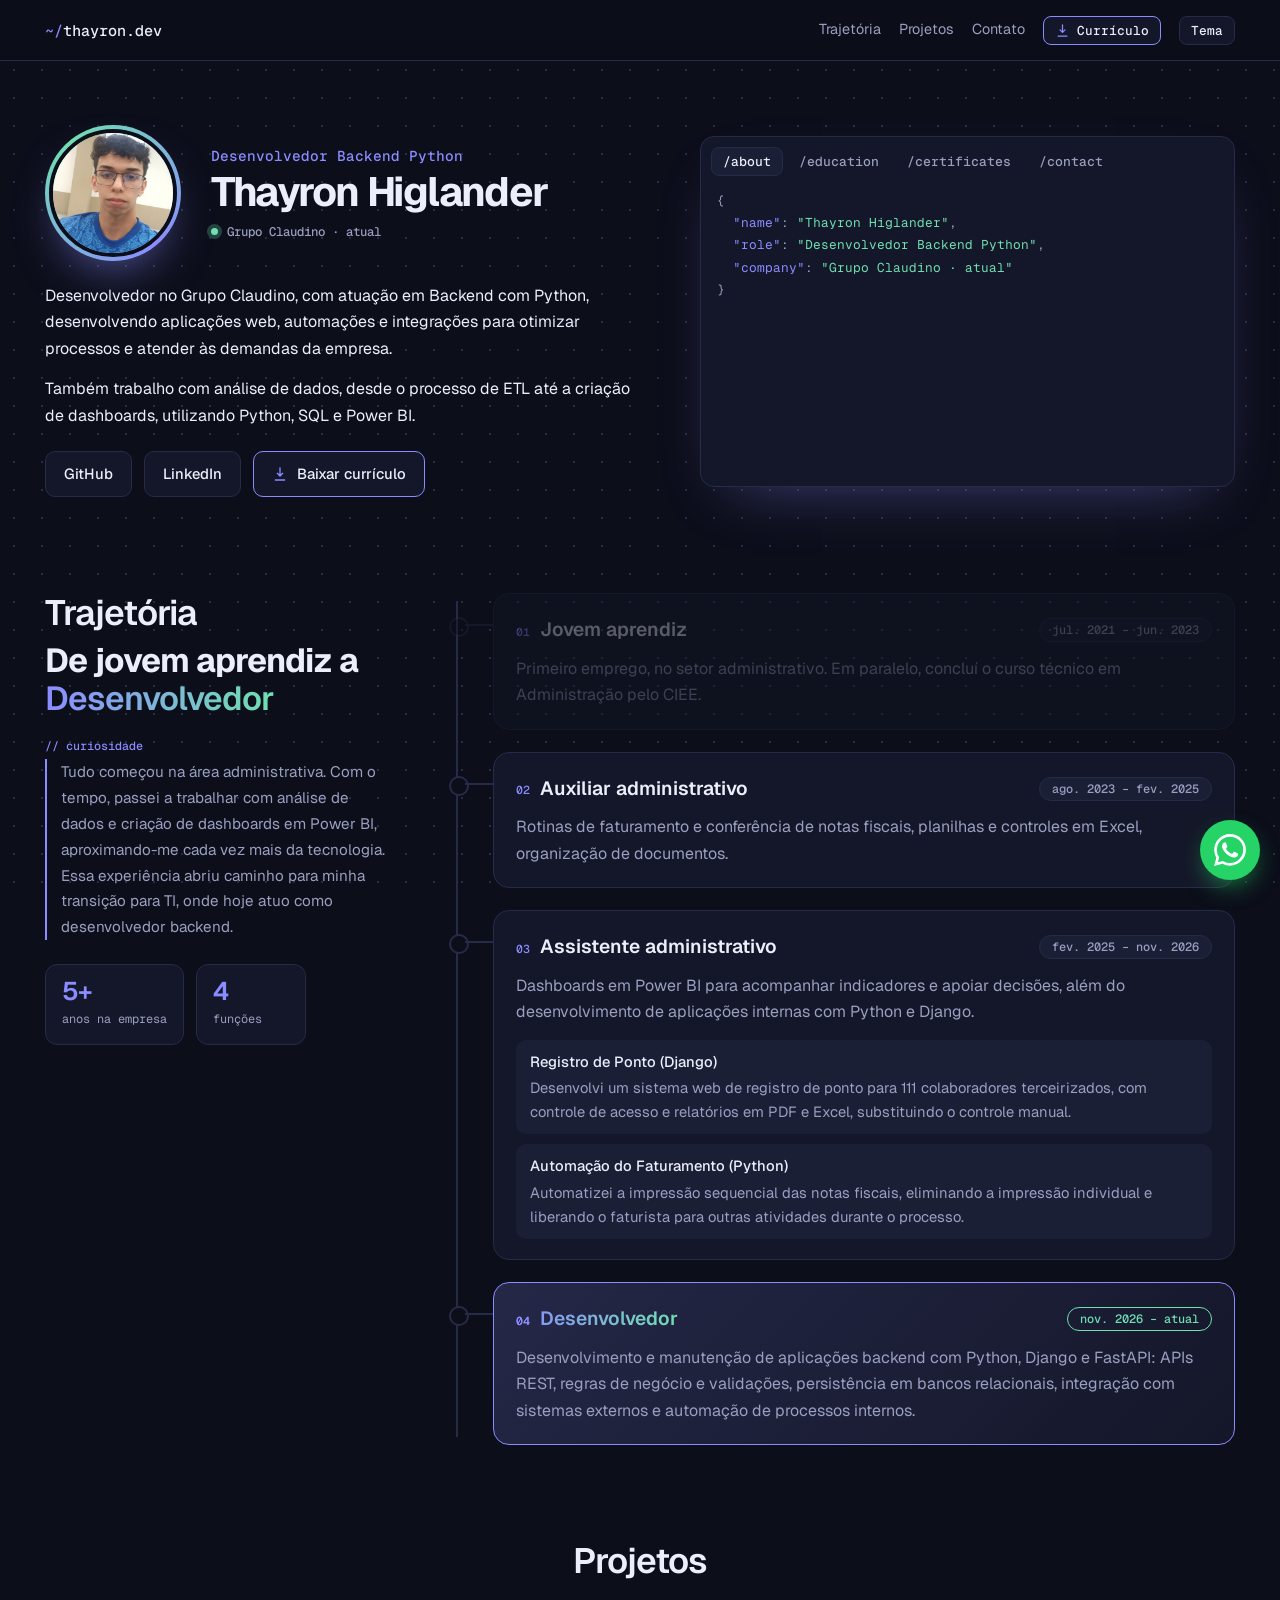
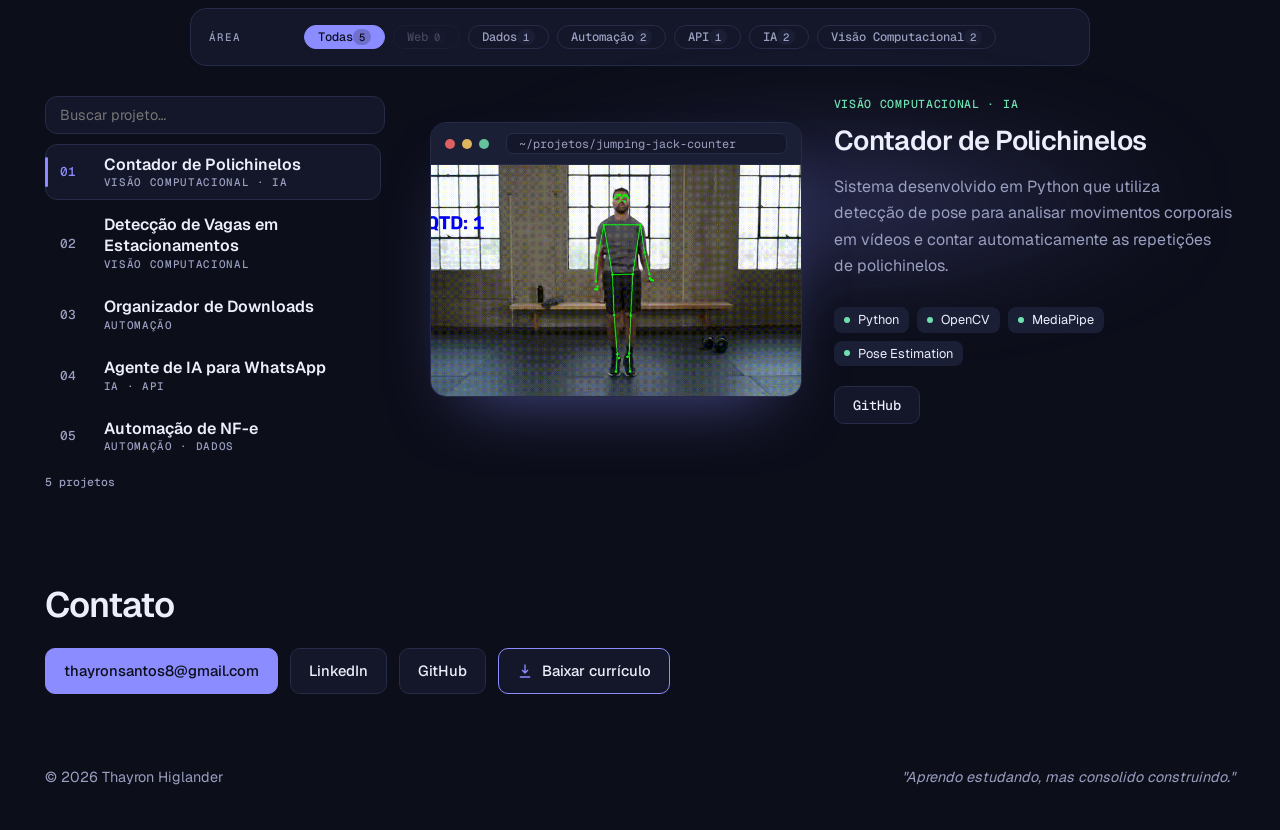
==== commit fae01451: "adicão de projetos novos e ordenação" ====
--- a/index.html
+++ b/index.html
@@ -129,14 +129,14 @@
             </p>
 
             <div class="row">
-              <a
+              <!-- <a
                 class="b pr"
                 href="https://github.com/devthayron/whatsapp-ai-agent"
                 target="_blank"
                 rel="noopener noreferrer"
               >
                 Ver projeto em destaque
-              </a>
+              </a> -->
 
               <a
                 class="b"
@@ -421,7 +421,58 @@
                 </div>
               </article>
 
-              <!-- PROJETO 2: IMPORTAÇÃO DE NF-e -->
+              <!-- PROJETO 2: CONTADOR DE POLICHINELOS -->
+              <article
+                class="proj"
+                data-title="Contador de Polichinelos"
+                data-cat="Visão Computacional · IA"
+                data-area="Visão Computacional|IA"
+                data-stack="Python|OpenCV|MediaPipe"
+              >
+                <figure class="shot">
+                  <div class="bar">
+                    <i></i><i></i><i></i>
+                    <span>~/projetos/jumping-jack-counter</span>
+                  </div>
+
+                  <img
+                    src="assets/projetos/jumping_jack.gif"
+                    data-fallback="assets/proj-placeholder.svg"
+                    alt="Demonstração do contador de polichinelos com detecção de pose"
+                  />
+                </figure>
+
+                <div class="info">
+                  <span class="tag">Visão Computacional · IA</span>
+
+                  <h3>Contador de Polichinelos</h3>
+
+                  <p class="mu">
+                    Sistema desenvolvido em Python que utiliza detecção de pose
+                    para analisar movimentos corporais em vídeos e contar
+                    automaticamente as repetições de polichinelos.
+                  </p>
+
+                  <ul class="chips">
+                    <li>Python</li>
+                    <li>OpenCV</li>
+                    <li>MediaPipe</li>
+                    <li>Pose Estimation</li>
+                  </ul>
+
+                  <div class="lks">
+                    <a
+                      href="https://github.com/devthayron/jumping-jack-counter"
+                      target="_blank"
+                      rel="noopener noreferrer"
+                    >
+                      GitHub
+                    </a>
+                  </div>
+                </div>
+              </article>
+
+              <!-- PROJETO 3: IMPORTAÇÃO DE NF-e -->
               <article
                 class="proj"
                 data-title="Automação de NF-e"
@@ -471,7 +522,7 @@
                 </div>
               </article>
 
-              <!-- PROJETO 3: DOWNLOAD ORGANIZER -->
+              <!-- PROJETO 4: DOWNLOAD ORGANIZER -->
               <article
                 class="proj"
                 data-title="Organizador de Downloads"
@@ -485,7 +536,7 @@
                     <span>~/projetos/download-organizer</span>
                   </div>
                   <img
-                    src="assets/proj-placeholder.svg"
+                    src="assets/projetos/download-organizer.gif"
                     alt="Prévia do projeto Organizador de Downloads"
                   />
                 </figure>
@@ -513,6 +564,57 @@
                   <div class="lks">
                     <a
                       href="https://github.com/devthayron/download-organizer"
+                      target="_blank"
+                      rel="noopener noreferrer"
+                    >
+                      GitHub
+                    </a>
+                  </div>
+                </div>
+              </article>
+
+              <!-- PROJETO 5: PARKING VISION -->
+              <article
+                class="proj"
+                data-title="Detecção de Vagas em Estacionamentos"
+                data-cat="Visão Computacional"
+                data-area="Visão Computacional"
+                data-stack="Python|OpenCV|NumPy"
+              >
+                <figure class="shot">
+                  <div class="bar">
+                    <i></i><i></i><i></i>
+                    <span>~/projetos/parking-vision</span>
+                  </div>
+
+                  <img
+                    src="assets/projetos/vision-parking.gif"
+                    alt="Prévia do sistema de detecção de vagas em estacionamentos"
+                  />
+                </figure>
+
+                <div class="info">
+                  <span class="tag">Visão Computacional</span>
+
+                  <h3>Detecção de Vagas em Estacionamentos</h3>
+
+                  <p class="mu">
+                    Sistema desenvolvido em Python que utiliza processamento de
+                    imagens com OpenCV para identificar vagas livres e ocupadas
+                    em estacionamentos, classificando cada espaço visualmente e
+                    exibindo a quantidade de vagas disponíveis.
+                  </p>
+
+                  <ul class="chips">
+                    <li>Python</li>
+                    <li>OpenCV</li>
+                    <li>NumPy</li>
+                    <li>Processamento de Imagens</li>
+                  </ul>
+
+                  <div class="lks">
+                    <a
+                      href="https://github.com/devthayron/parking-vision"
                       target="_blank"
                       rel="noopener noreferrer"
                     >
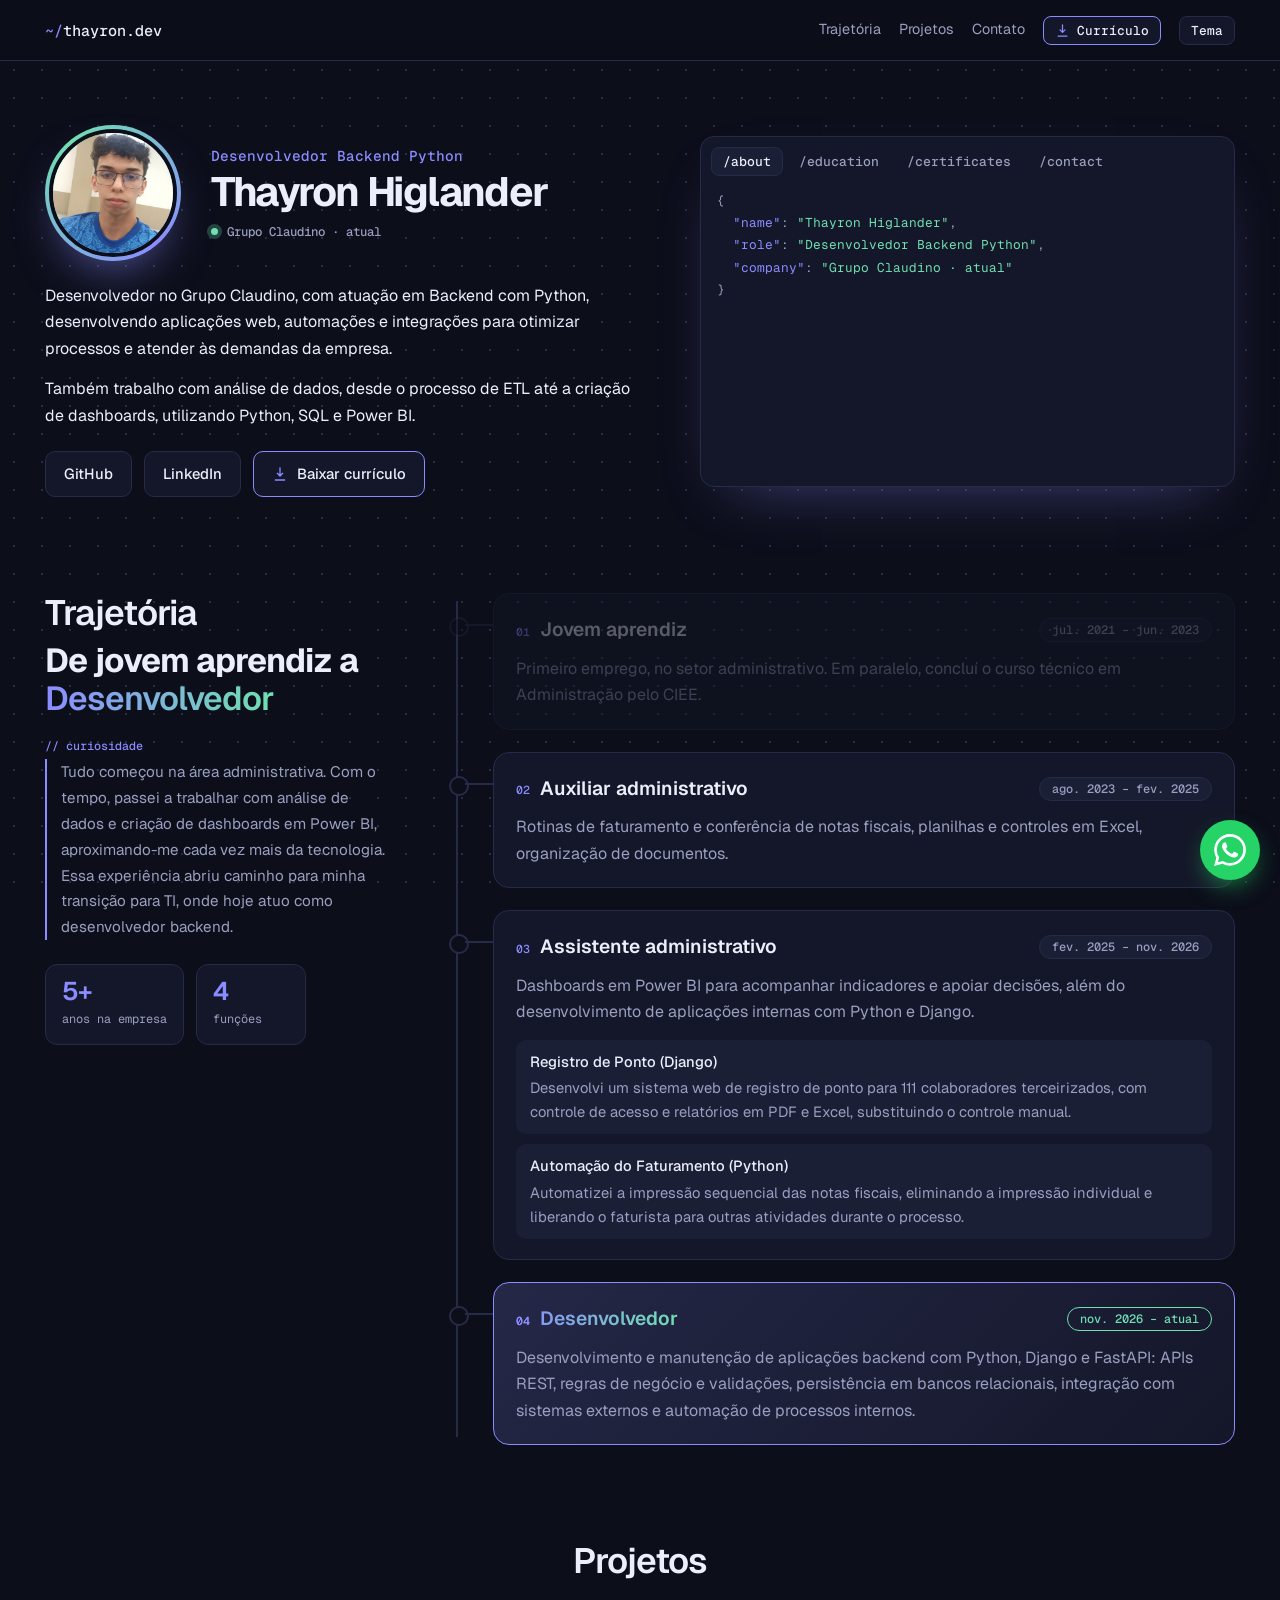
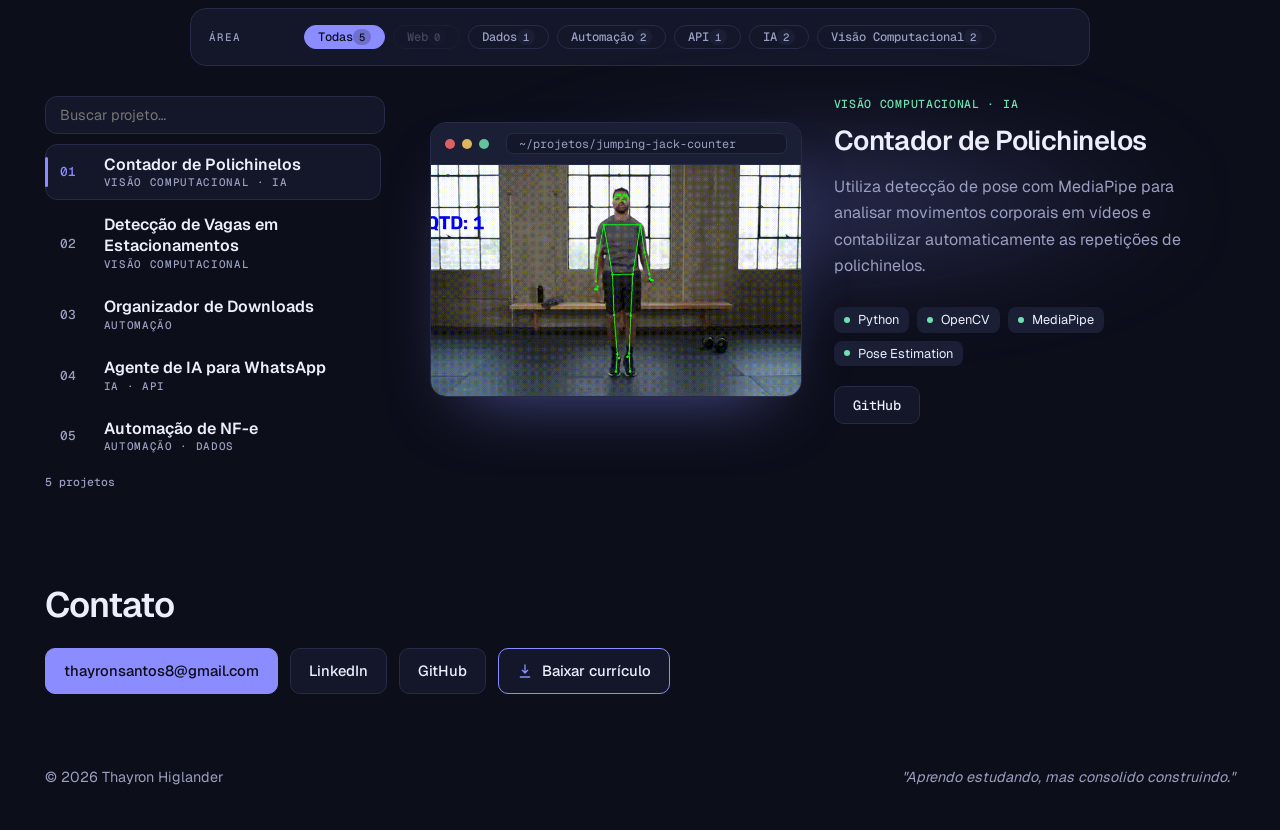
==== commit 95ee2e57: "ajustando a descrição dos projetos de visao computacional" ====
--- a/index.html
+++ b/index.html
@@ -448,8 +448,8 @@
                   <h3>Contador de Polichinelos</h3>
 
                   <p class="mu">
-                    Sistema desenvolvido em Python que utiliza detecção de pose
-                    para analisar movimentos corporais em vídeos e contar
+                    Utiliza detecção de pose com MediaPipe para analisar
+                    movimentos corporais em vídeos e contabilizar
                     automaticamente as repetições de polichinelos.
                   </p>
 
@@ -599,10 +599,9 @@
                   <h3>Detecção de Vagas em Estacionamentos</h3>
 
                   <p class="mu">
-                    Sistema desenvolvido em Python que utiliza processamento de
-                    imagens com OpenCV para identificar vagas livres e ocupadas
-                    em estacionamentos, classificando cada espaço visualmente e
-                    exibindo a quantidade de vagas disponíveis.
+                    Identifica e classifica vagas de estacionamento como livres
+                    ou ocupadas em vídeo, exibindo a quantidade de vagas
+                    disponíveis com OpenCV.
                   </p>
 
                   <ul class="chips">
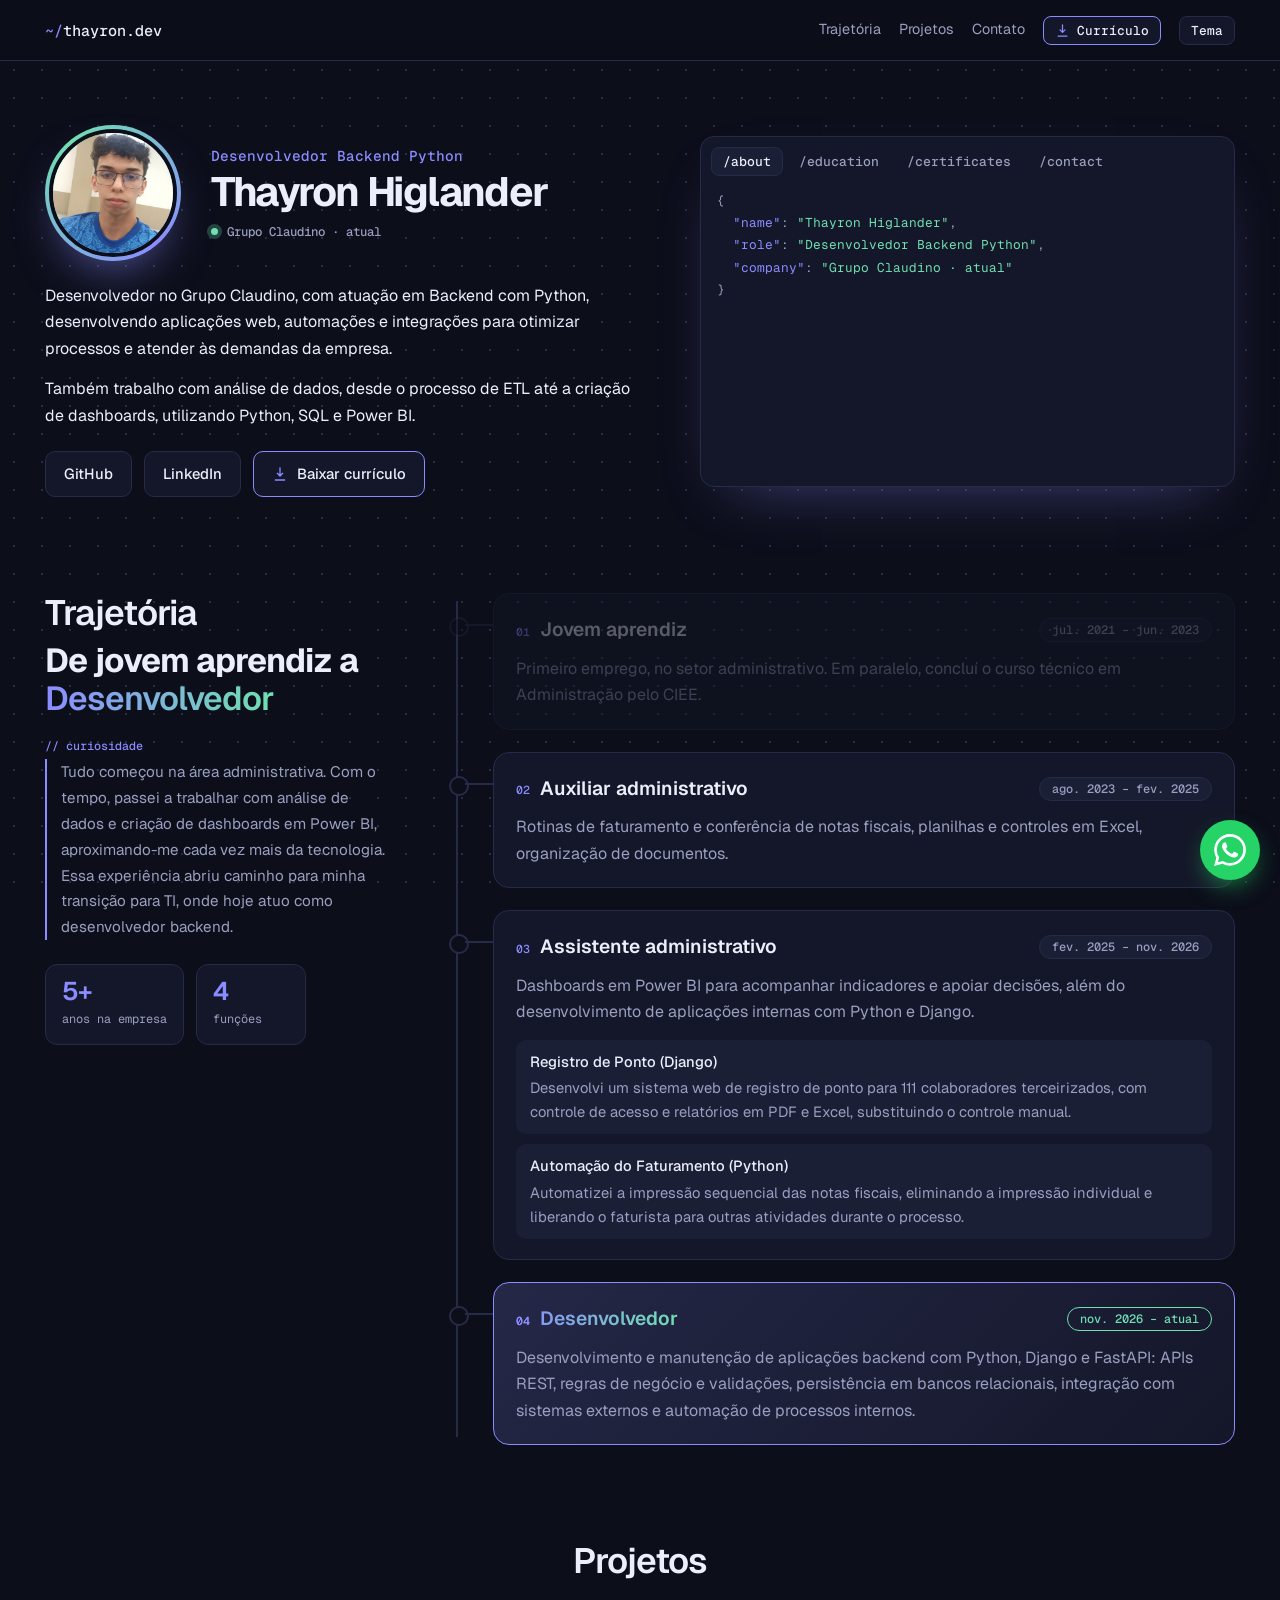
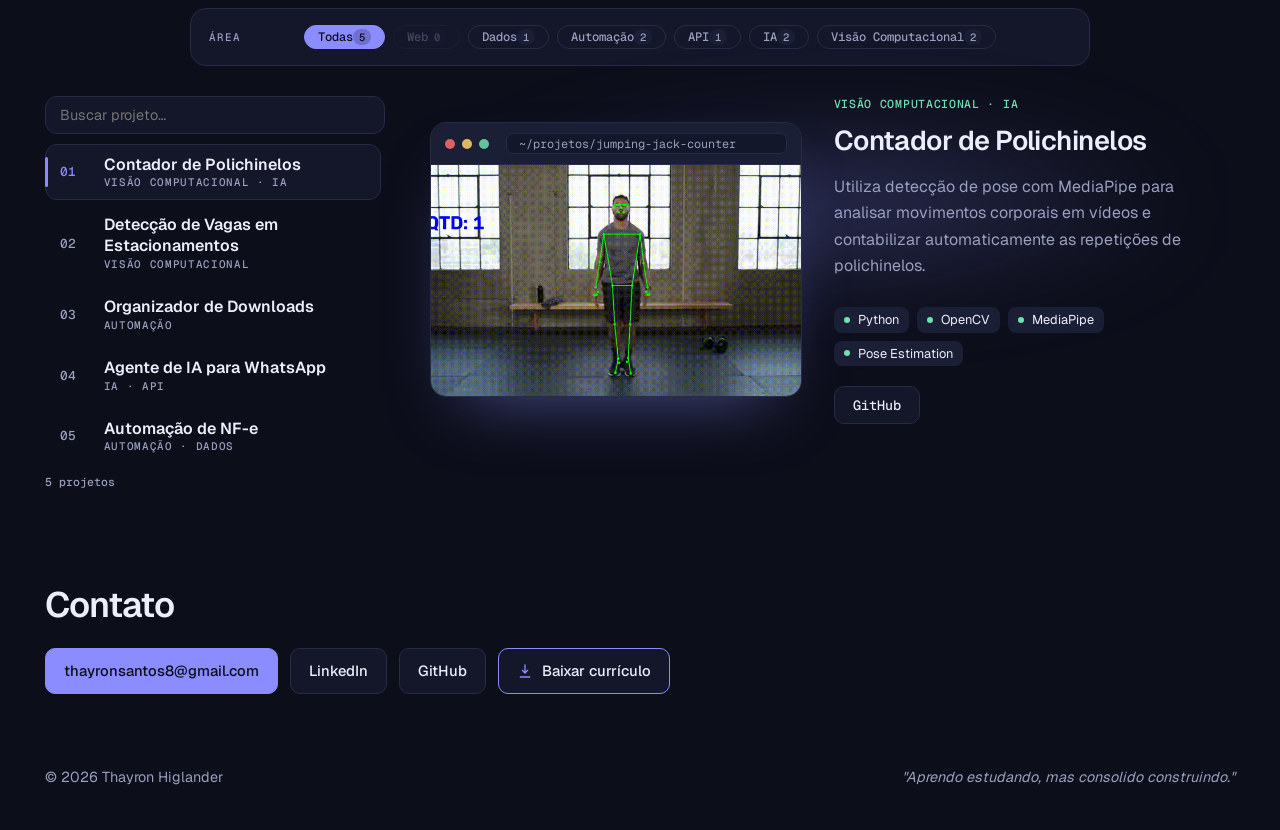
==== commit bcc0ac79: "feat: aprimora metadados SEO do portfólio" ====
--- a/index.html
+++ b/index.html
@@ -8,12 +8,16 @@
 
     <meta
       name="description"
-      content="Desenvolvedor Backend Python: APIs REST com FastAPI, automação, integrações e IA aplicada."
-    />
+      content="Portfólio de Thayron Higlander, Desenvolvedor Backend Python. Desenvolvimento de APIs REST, automações, integrações e soluções com Inteligência Artificial."
+    />
+
+    <meta name="robots" content="index, follow" />
 
     <link rel="canonical" href="https://thayron.dev/" />
 
     <meta property="og:type" content="website" />
+    <meta property="og:locale" content="pt_BR" />
+    <meta property="og:site_name" content="Thayron Higlander | Portfólio" />
     <meta property="og:url" content="https://thayron.dev/" />
     <meta
       property="og:title"
@@ -21,10 +25,38 @@
     />
     <meta
       property="og:description"
-      content="APIs REST com FastAPI, automação, integrações e IA aplicada."
-    />
-
-    <meta name="twitter:card" content="summary" />
+      content="Desenvolvimento de APIs REST, automações, integrações e soluções com Inteligência Artificial."
+    />
+    <meta
+      property="og:image"
+      content="https://thayron.dev/assets/og-image.png"
+    />
+    <meta property="og:image:width" content="1200" />
+    <meta property="og:image:height" content="630" />
+    <meta
+      property="og:image:alt"
+      content="Portfólio de Thayron Higlander, Desenvolvedor Backend Python"
+    />
+
+    <meta property="og:see_also" content="https://github.com/devthayron" />
+    <meta
+      property="og:see_also"
+      content="https://www.linkedin.com/in/thayron-higlander"
+    />
+
+    <meta name="twitter:card" content="summary_large_image" />
+    <meta
+      name="twitter:title"
+      content="Thayron Higlander — Desenvolvedor Backend Python"
+    />
+    <meta
+      name="twitter:description"
+      content="APIs REST, automações, integrações e Inteligência Artificial."
+    />
+    <meta
+      name="twitter:image"
+      content="https://thayron.dev/assets/og-image.png"
+    />
 
     <link rel="icon" href="assets/favicon.svg" type="image/svg+xml" />
 
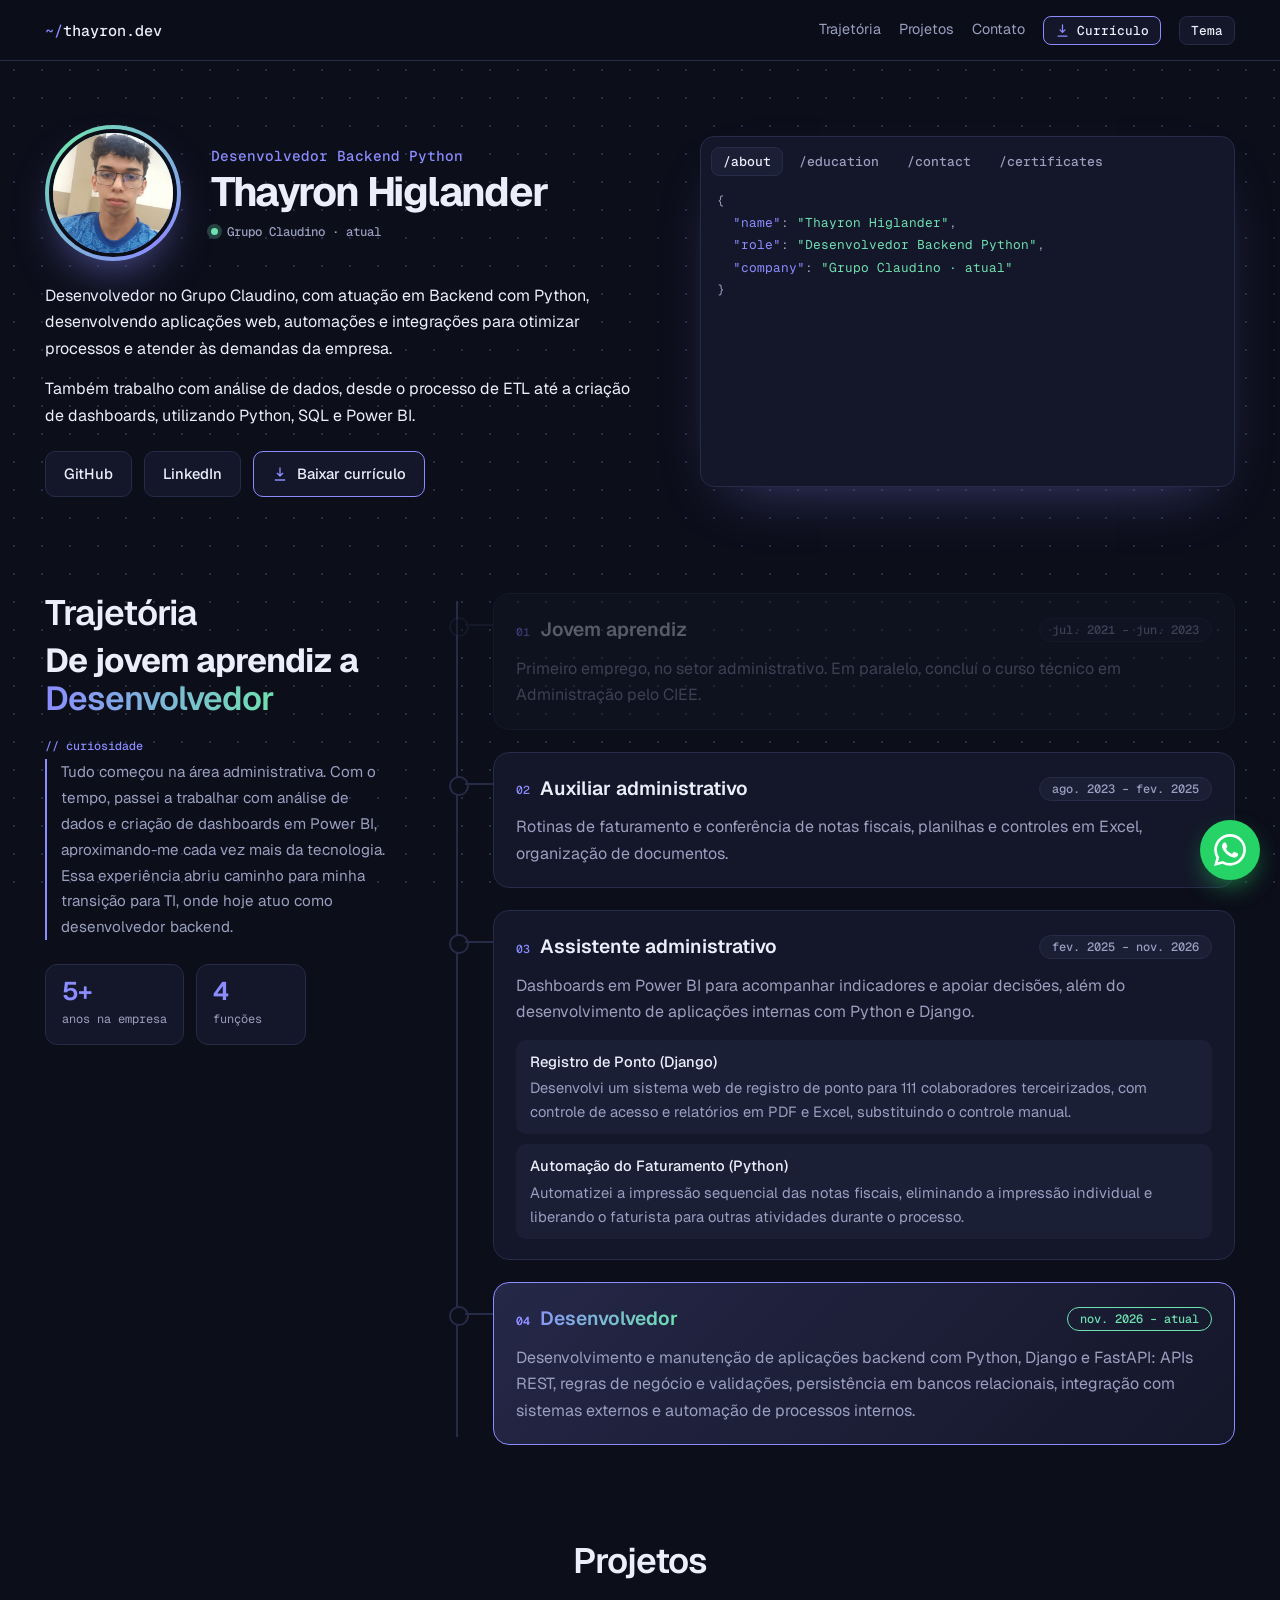
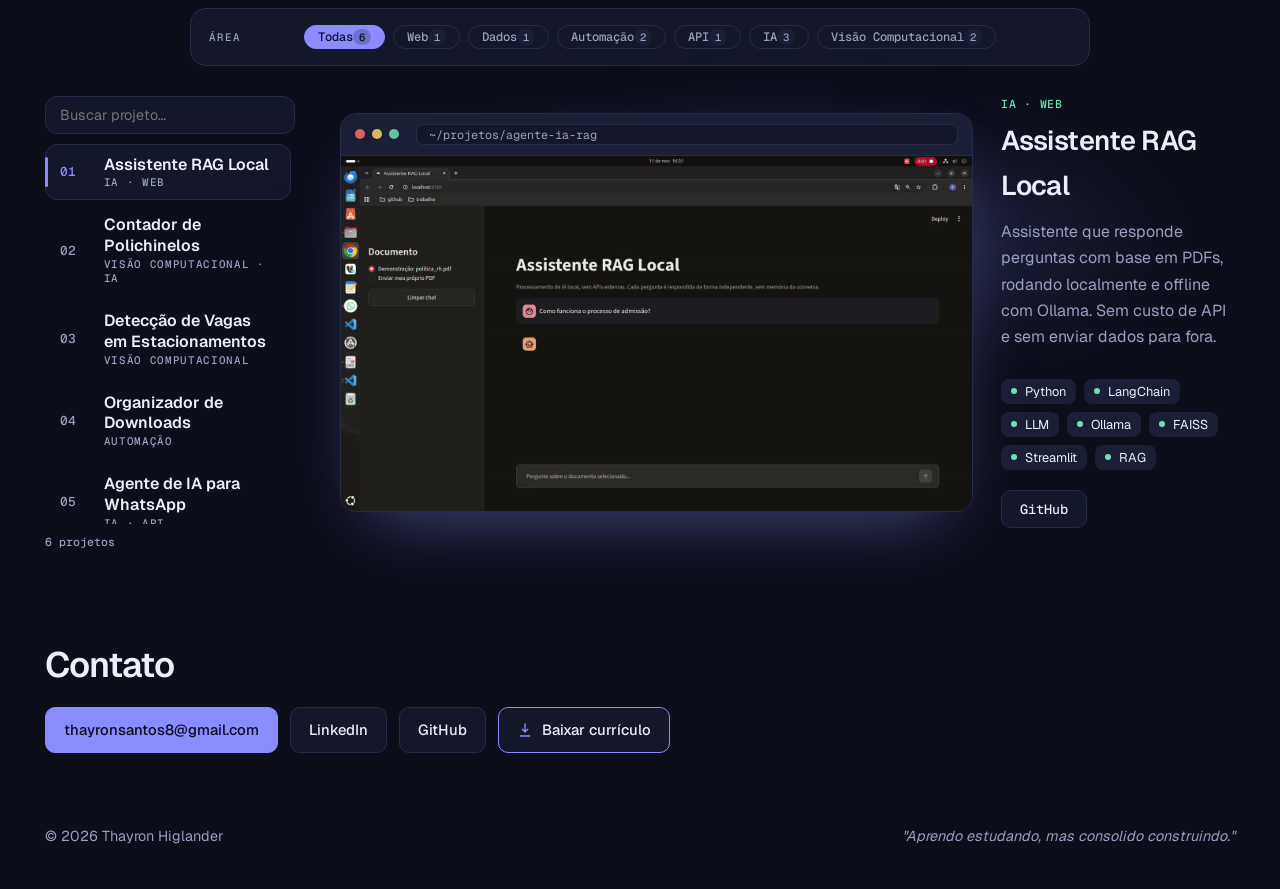
==== commit 8ee5f972: "feat: adição do projeto agente de ia rag" ====
--- a/index.html
+++ b/index.html
@@ -93,8 +93,8 @@
 
           <a
             class="ib dl-nav"
-            href="assets/curriculo-thayron.pdf"
-            download="Curriculo-Thayron-Higlander.pdf"
+            href="assets/curriculo_thayron.pdf"
+            download="curriculo_thayron-Higlander.pdf"
             aria-label="Baixar currículo em PDF"
           >
             <svg
@@ -190,8 +190,8 @@
 
               <a
                 class="b dl"
-                href="assets/curriculo-thayron.pdf"
-                download="Curriculo-Thayron-Higlander.pdf"
+                href="assets/curriculo_thayron.pdf"
+                download="curriculo_thayron-Higlander.pdf"
               >
                 <svg
                   viewBox="0 0 24 24"
@@ -453,6 +453,60 @@
                 </div>
               </article>
 
+              <!-- PROJETO: AGENTE RAG LOCAL -->
+              <article
+                class="proj"
+                data-title="Assistente RAG Local"
+                data-cat="IA · Web"
+                data-area="IA|Web"
+                data-stack="Python|LangChain|LLM|Ollama|FAISS|Streamlit"
+              >
+                <figure class="shot">
+                  <div class="bar">
+                    <i></i><i></i><i></i>
+                    <span>~/projetos/agente-ia-rag</span>
+                  </div>
+
+                  <img
+                    src="assets/projetos/agente_ia_rag.gif"
+                    data-fallback="assets/proj-placeholder.svg"
+                    alt="Demonstração do assistente RAG local respondendo perguntas sobre um PDF"
+                  />
+                </figure>
+
+                <div class="info">
+                  <span class="tag">IA · Web </span>
+
+                  <h3>Assistente RAG Local</h3>
+
+                  <p class="mu">
+                    Assistente que responde perguntas com base em PDFs, rodando
+                    localmente e offline com Ollama. Sem custo de API e sem
+                    enviar dados para fora.
+                  </p>
+
+                  <ul class="chips">
+                    <li>Python</li>
+                    <li>LangChain</li>
+                    <li>LLM</li>
+                    <li>Ollama</li>
+                    <li>FAISS</li>
+                    <li>Streamlit</li>
+                    <li>RAG</li>
+                  </ul>
+
+                  <div class="lks">
+                    <a
+                      href="https://github.com/devthayron/agente-ia-rag"
+                      target="_blank"
+                      rel="noopener noreferrer"
+                    >
+                      GitHub
+                    </a>
+                  </div>
+                </div>
+              </article>
+
               <!-- PROJETO 2: CONTADOR DE POLICHINELOS -->
               <article
                 class="proj"
@@ -568,7 +622,7 @@
                     <span>~/projetos/download-organizer</span>
                   </div>
                   <img
-                    src="assets/projetos/download-organizer.gif"
+                    src="assets/projetos/download_organizer.gif"
                     alt="Prévia do projeto Organizador de Downloads"
                   />
                 </figure>
@@ -620,7 +674,7 @@
                   </div>
 
                   <img
-                    src="assets/projetos/vision-parking.gif"
+                    src="assets/projetos/vision_parking.gif"
                     alt="Prévia do sistema de detecção de vagas em estacionamentos"
                   />
                 </figure>
@@ -693,8 +747,8 @@
 
             <a
               class="b dl"
-              href="assets/curriculo-thayron.pdf"
-              download="Curriculo-Thayron-Higlander.pdf"
+              href="assets/curriculo_thayron.pdf"
+              download="curriculo_thayron-Higlander.pdf"
             >
               <svg
                 viewBox="0 0 24 24"
--- a/css/projects.css
+++ b/css/projects.css
@@ -56,7 +56,7 @@
 
 .show {
   display: grid;
-  grid-template-columns: minmax(250px, 340px) minmax(0, 1fr);
+  grid-template-columns: minmax(200px, 250px) minmax(0, 1fr);
   gap: clamp(20px, 3.5vw, 52px);
   margin-top: 30px;
   text-align: left;
@@ -225,7 +225,7 @@
 }
 
 .shot {
-  max-width: 540px;
+  max-width: 100%;
   margin: 0;
   border: 1px solid var(--ln);
   border-radius: 16px;
@@ -277,8 +277,8 @@
 .shot img {
   display: block;
   width: 100%;
-  aspect-ratio: 16/10;
-  object-fit: cover;
+  aspect-ratio: 16/9;
+  object-fit: contain;
   background: var(--sf);
 }
 
@@ -353,38 +353,30 @@
   border-color: var(--ac);
 }
 
-/* Layout em duas colunas */
+/* Imagem grande em cima, texto embaixo (a partir de 640px) */
+/* Imagem e texto lado a lado (a partir de 640px) */
 @container (min-width: 640px) {
   .proj {
     display: grid;
-    grid-template-columns: minmax(0, 0.92fr) minmax(0, 1fr);
-    gap: 30px;
-    align-items: stretch;
-    height: auto;
-    min-height: 0;
+    grid-template-columns: minmax(0, 2.7fr) minmax(0, 1fr);
+    gap: 28px;
+    align-items: center;
   }
 
   .shot {
     max-width: none;
-    align-self: center;
   }
 
   .info {
     display: flex;
     flex-direction: column;
-    justify-content: flex-start;
+    justify-content: center;
     min-width: 0;
-    height: auto;
-    padding-top: 0;
-  }
-
-  .info .chips {
-    flex-wrap: wrap;
-    flex: 0 0 auto;
-  }
-
-  .lks {
-    margin-top: 20px;
+    padding: 0;
+  }
+
+  .info p {
+    max-width: 62ch;
   }
 }
 
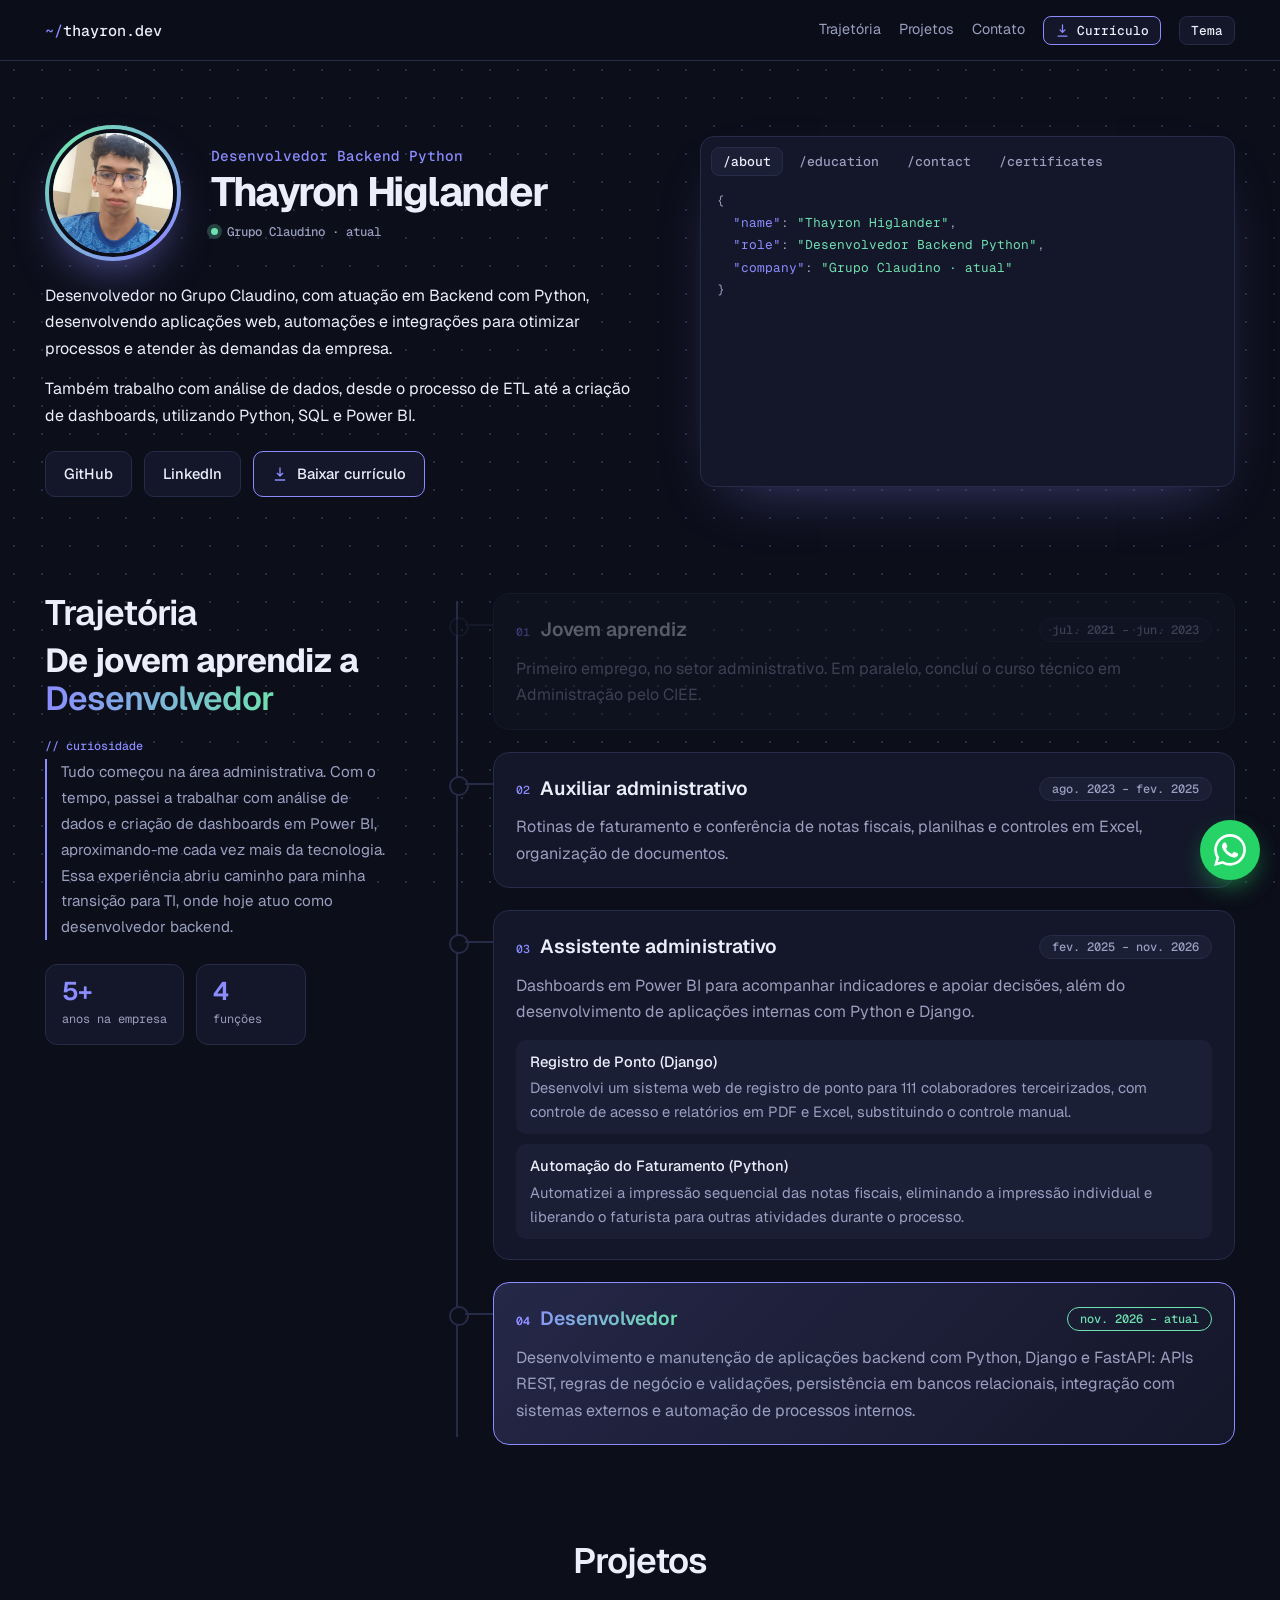
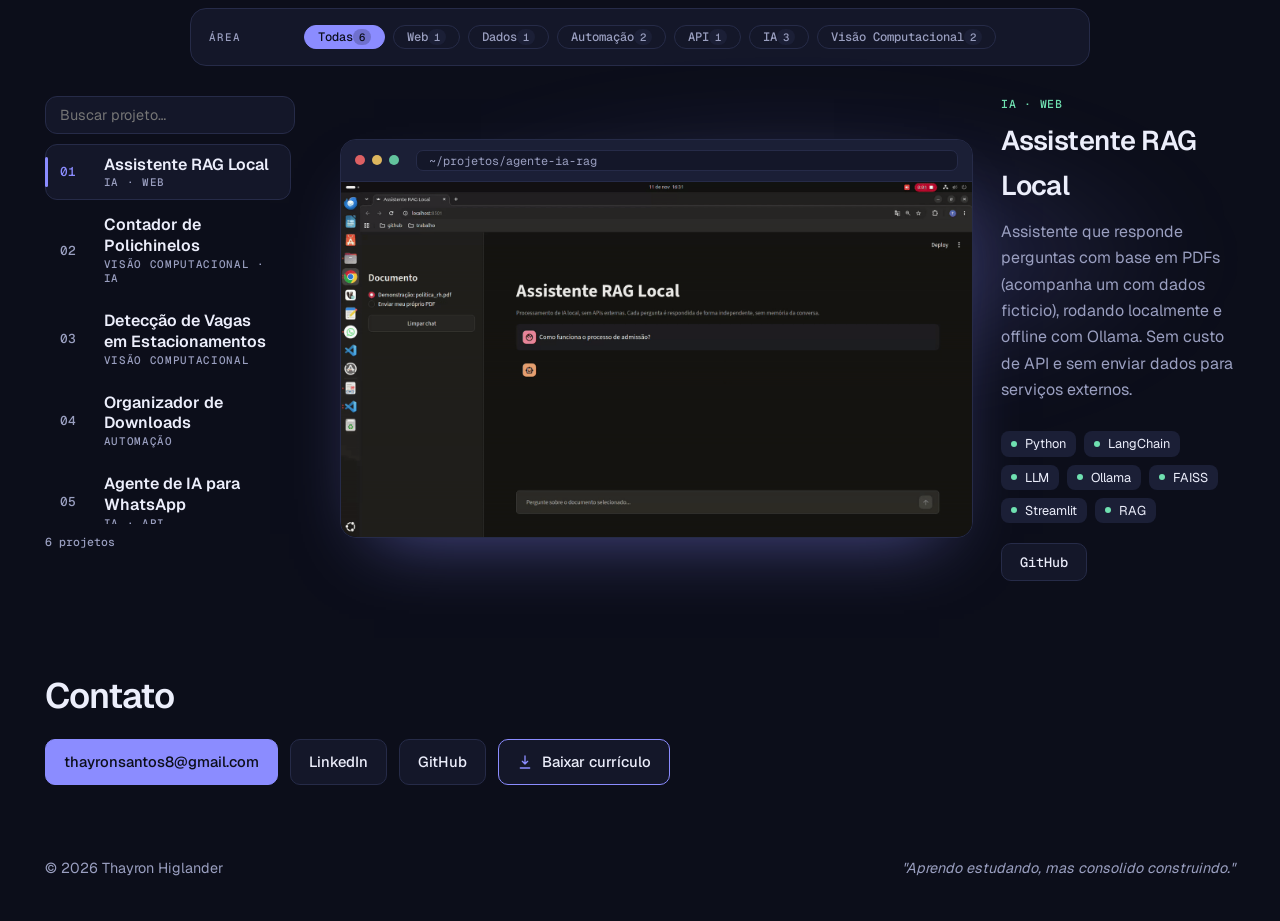
==== commit e3167018: "feat:  ajuste da descrição do agente ia local" ====
--- a/index.html
+++ b/index.html
@@ -480,9 +480,8 @@
                   <h3>Assistente RAG Local</h3>
 
                   <p class="mu">
-                    Assistente que responde perguntas com base em PDFs, rodando
-                    localmente e offline com Ollama. Sem custo de API e sem
-                    enviar dados para fora.
+                    Assistente que responde perguntas com base em PDFs (acompanha um com dados ficticio), 
+                    rodando localmente e offline com Ollama. Sem custo de API e sem enviar dados para serviços externos.
                   </p>
 
                   <ul class="chips">
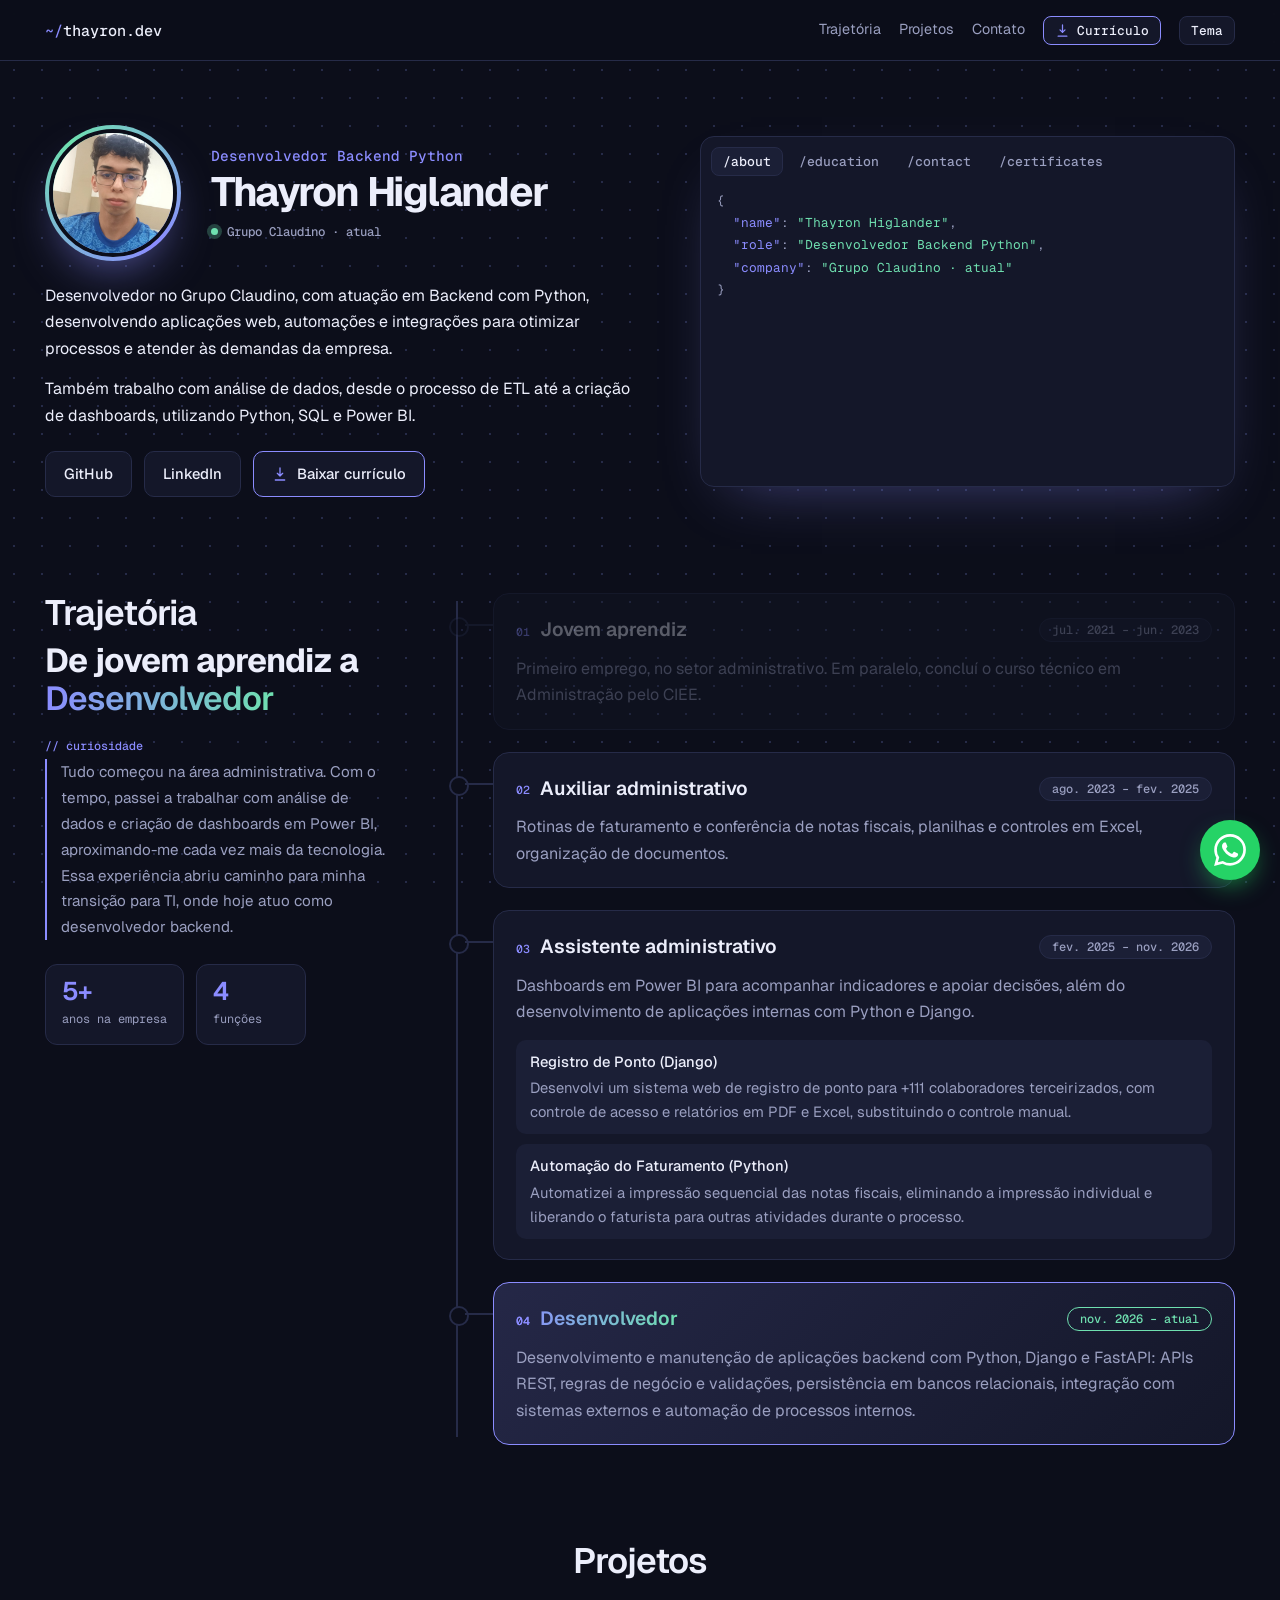
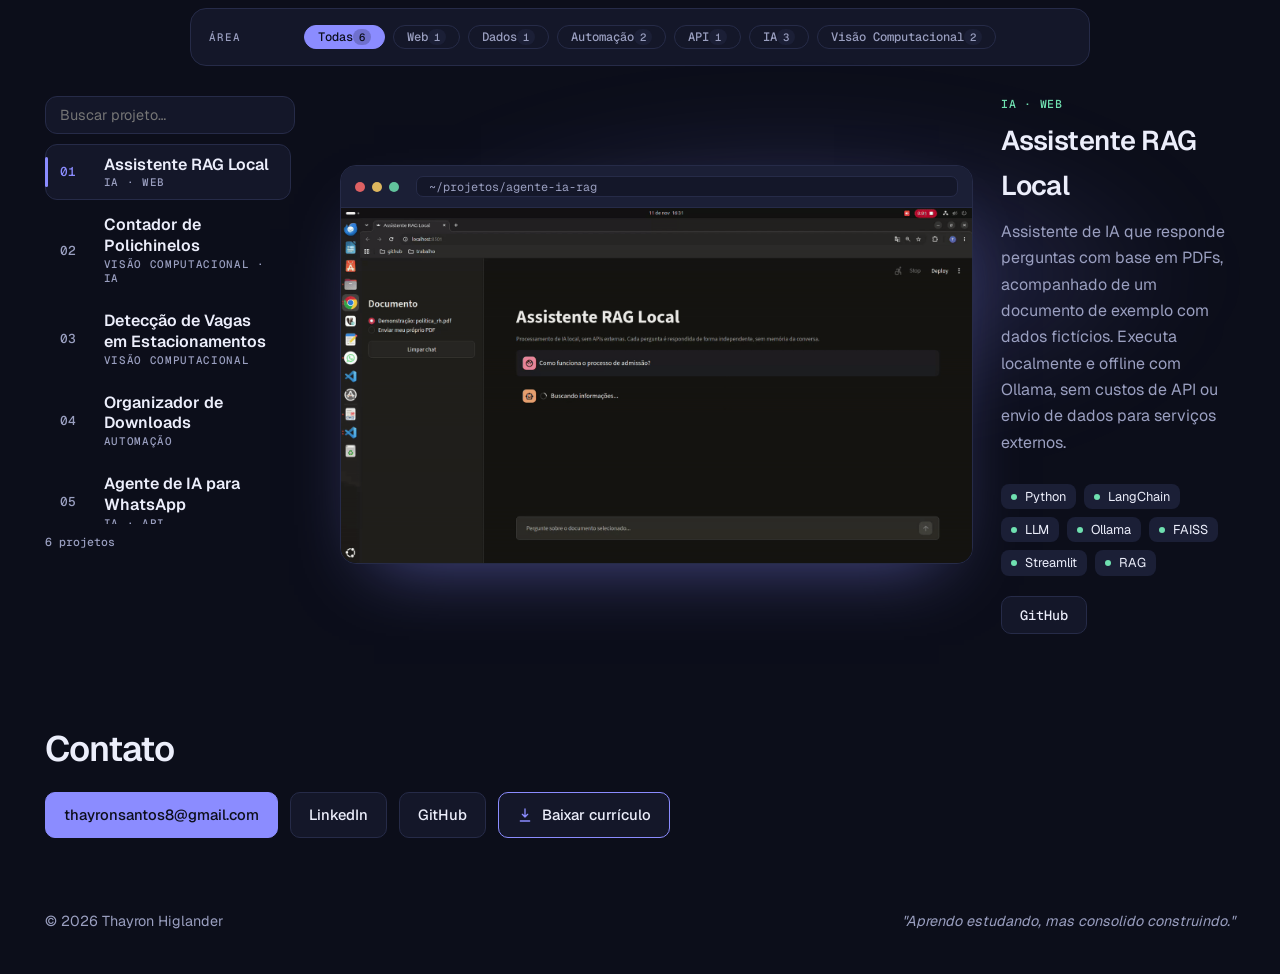
==== commit ad6cbc4b: "feat: ajuste da descrição do agente de ia rag" ====
--- a/index.html
+++ b/index.html
@@ -302,7 +302,7 @@
                   <ul class="sub">
                     <li>
                       <b>Registro de Ponto (Django)</b>
-                      Desenvolvi um sistema web de registro de ponto para 111
+                      Desenvolvi um sistema web de registro de ponto para +111
                       colaboradores terceirizados, com controle de acesso e
                       relatórios em PDF e Excel, substituindo o controle manual.
                     </li>
@@ -480,8 +480,10 @@
                   <h3>Assistente RAG Local</h3>
 
                   <p class="mu">
-                    Assistente que responde perguntas com base em PDFs (acompanha um com dados ficticio), 
-                    rodando localmente e offline com Ollama. Sem custo de API e sem enviar dados para serviços externos.
+                    Assistente de IA que responde perguntas com base em PDFs,
+                    acompanhado de um documento de exemplo com dados fictícios.
+                    Executa localmente e offline com Ollama, sem custos de API
+                    ou envio de dados para serviços externos.
                   </p>
 
                   <ul class="chips">
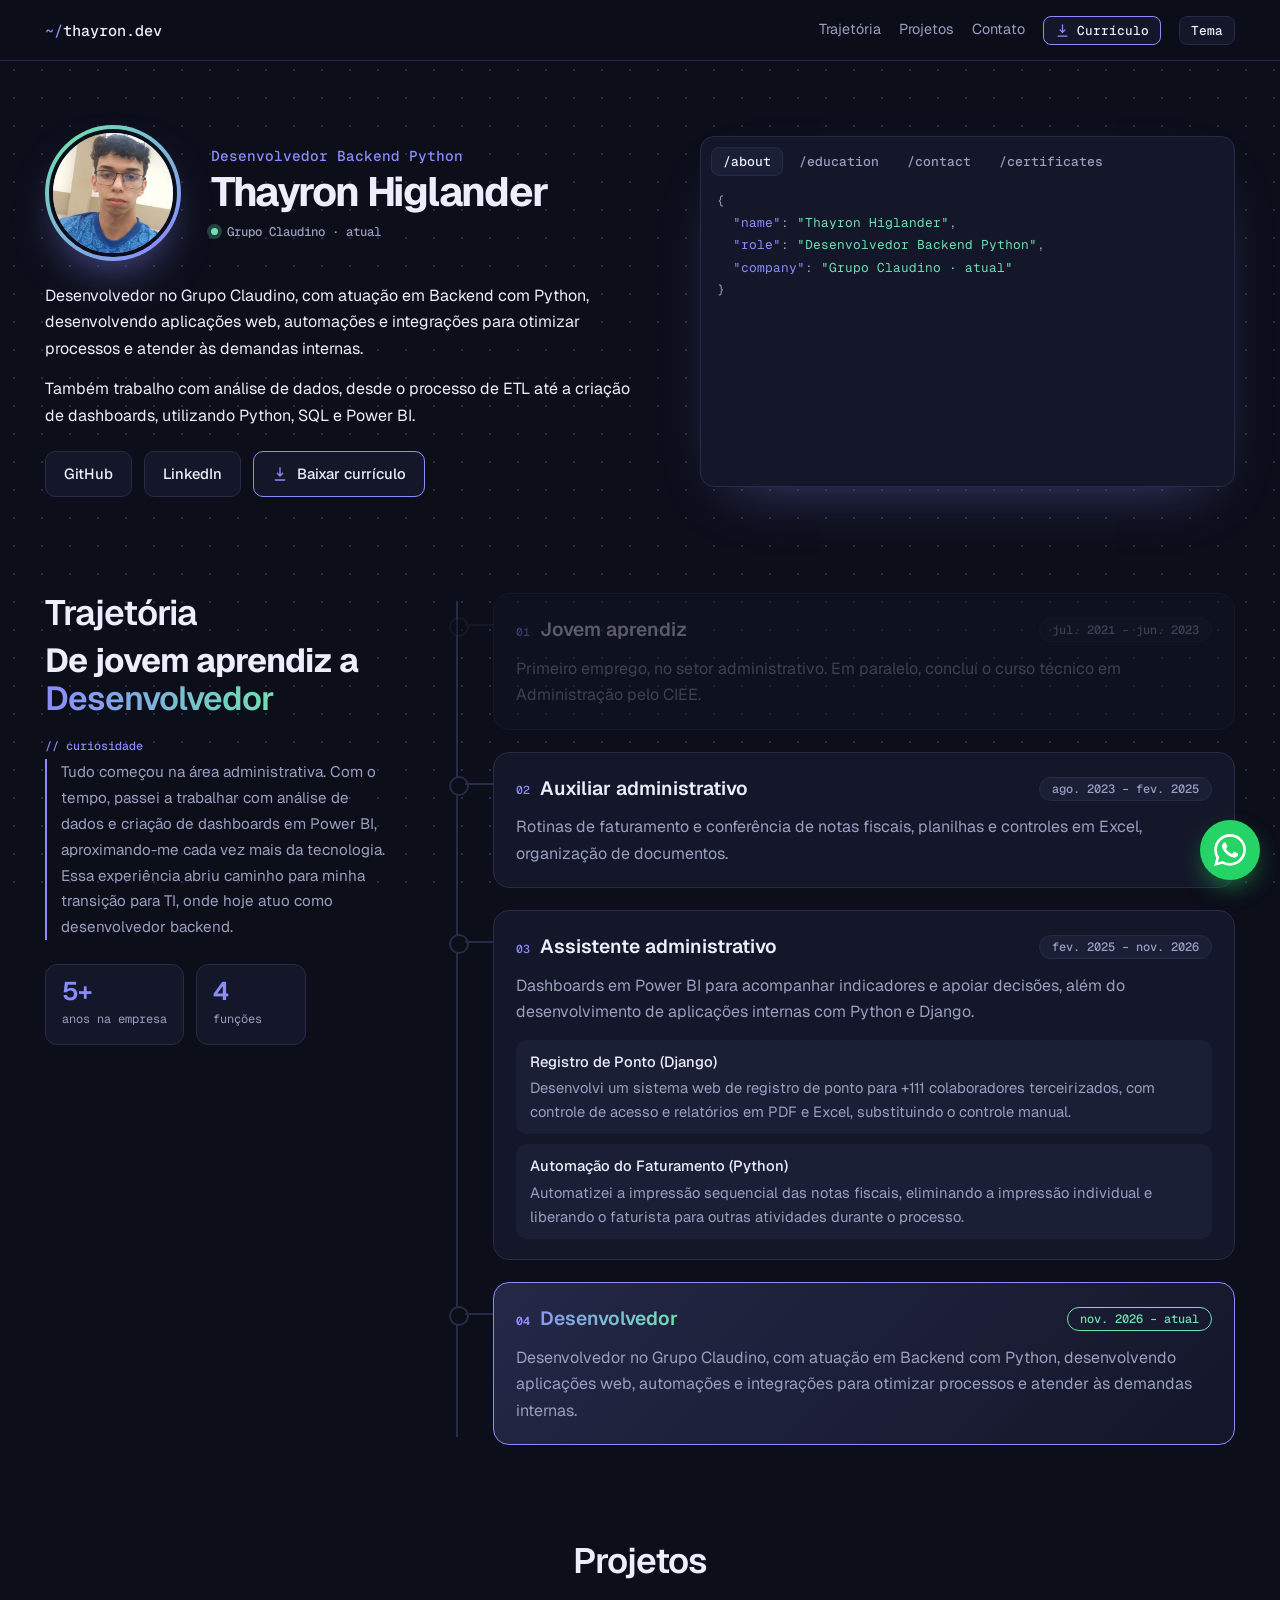
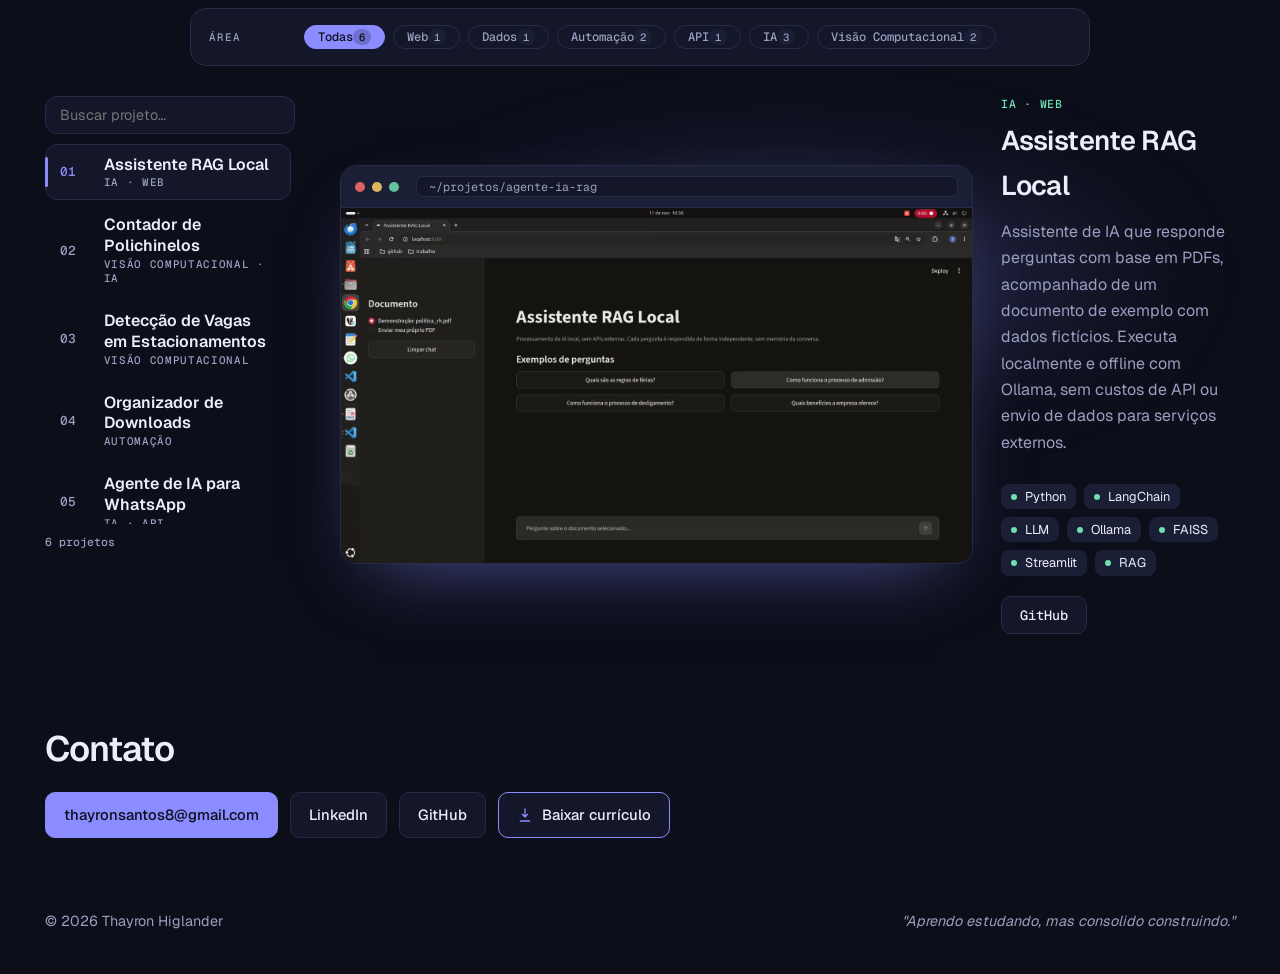
==== commit a863b527: "Update job description for clarity and focus" ====
--- a/index.html
+++ b/index.html
@@ -152,7 +152,7 @@
             <p>
               Desenvolvedor no Grupo Claudino, com atuação em Backend com
               Python, desenvolvendo aplicações web, automações e integrações
-              para otimizar processos e atender às demandas da empresa.
+              para otimizar processos e atender às demandas internas.
             </p>
 
             <p>
@@ -325,10 +325,9 @@
                   </header>
 
                   <p class="mu">
-                    Desenvolvimento e manutenção de aplicações backend com
-                    Python, Django e FastAPI: APIs REST, regras de negócio e
-                    validações, persistência em bancos relacionais, integração
-                    com sistemas externos e automação de processos internos.
+                      Desenvolvedor no Grupo Claudino, com atuação em Backend com Python, 
+                      desenvolvendo aplicações web, automações e integrações 
+                      para otimizar processos e atender às demandas internas.
                   </p>
                 </div>
               </li>
